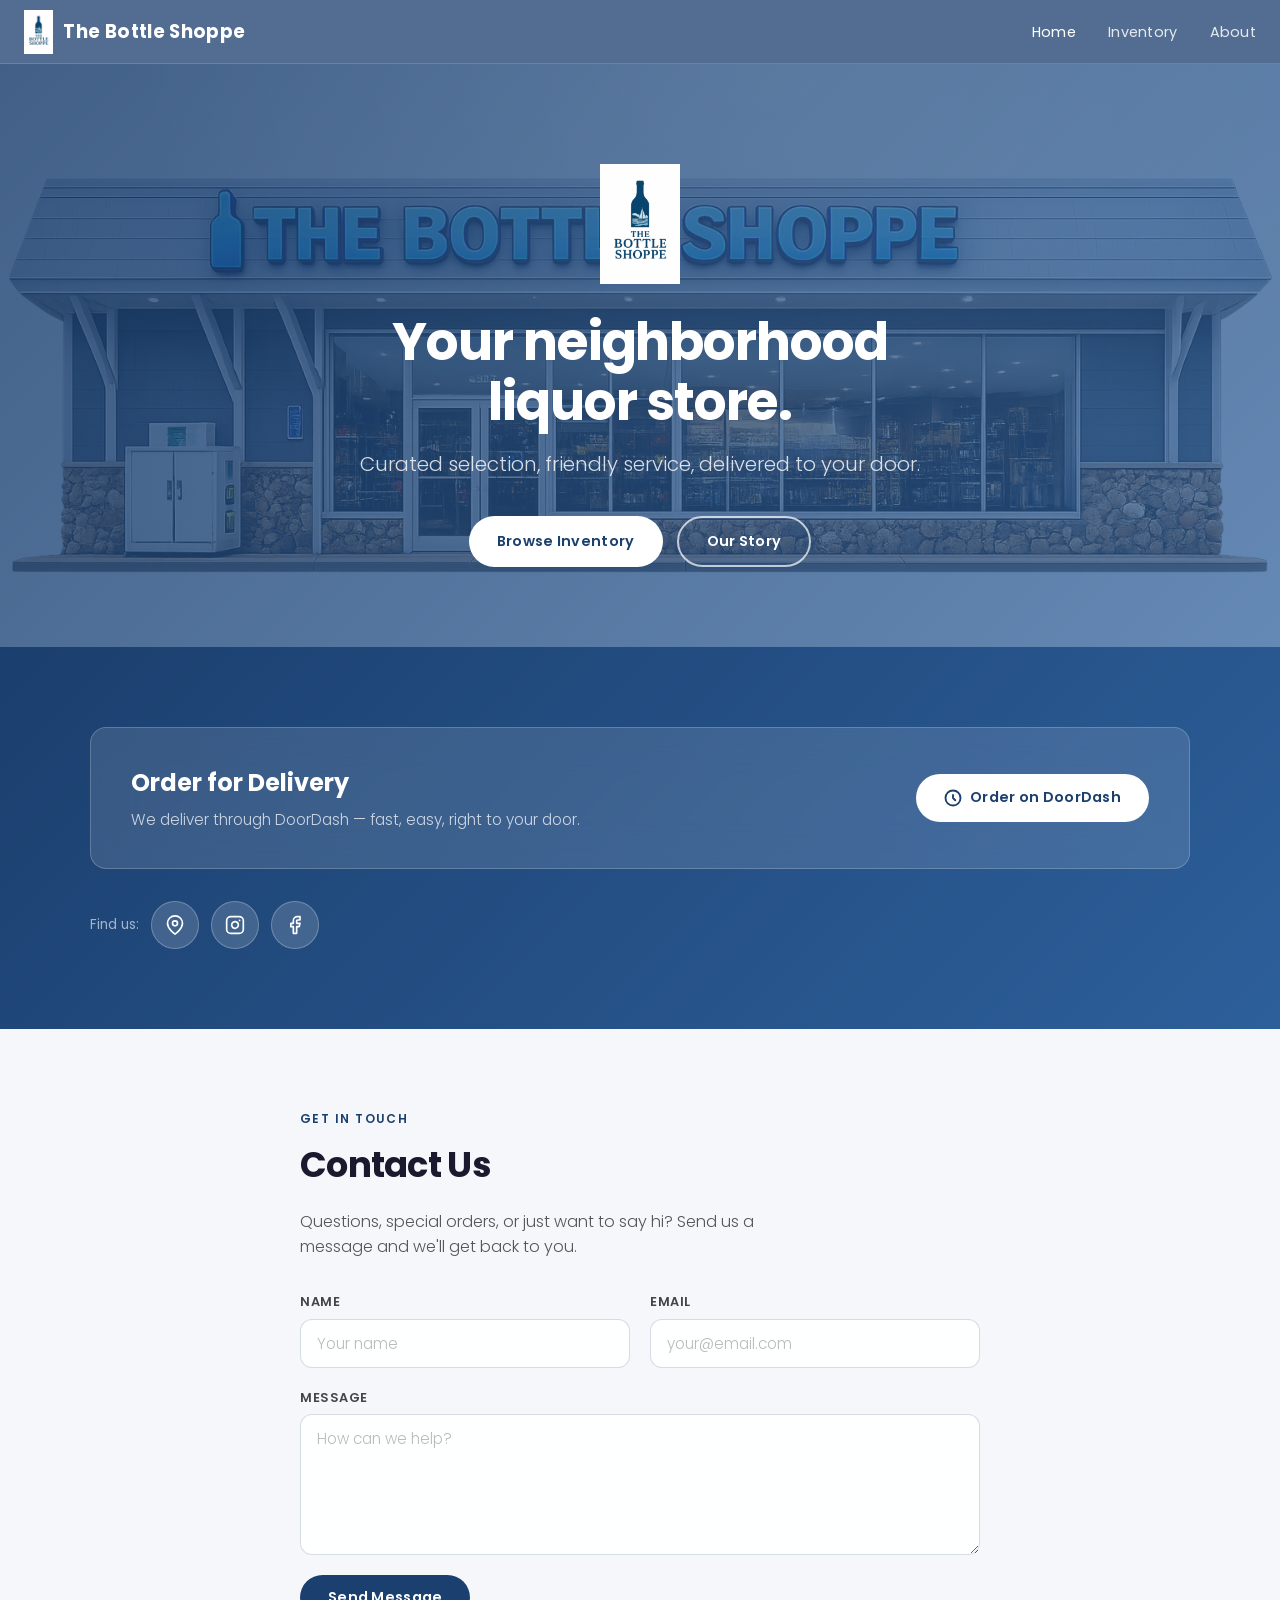
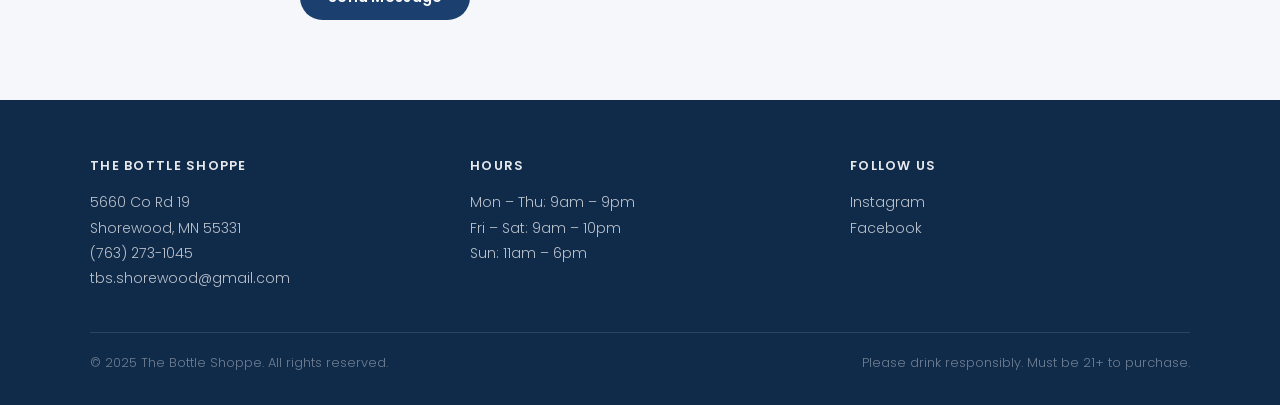
==== index.html @ 953f70d3 "Activate Formspree contact form with real form ID Co-Authored-By: Claude Sonnet 4.6 <noreply@anthrop" ====
<!DOCTYPE html>
<html lang="en">
<head>
  <meta charset="UTF-8">
  <meta name="viewport" content="width=device-width, initial-scale=1.0">
  <title>The Bottle Shoppe</title>
  <link rel="preconnect" href="https://fonts.googleapis.com">
  <link rel="preconnect" href="https://fonts.gstatic.com" crossorigin>
  <link href="https://fonts.googleapis.com/css2?family=Poppins:wght@300;400;600;700&display=swap" rel="stylesheet">
  <link rel="stylesheet" href="style.css">
</head>
<body>

  <!-- ── Navigation ── -->
  <nav class="nav">
    <a href="index.html" class="nav-brand">
      <img src="images/logo.png" alt="The Bottle Shoppe" height="44">
      <span class="nav-title">The Bottle Shoppe</span>
    </a>
    <ul class="nav-links">
      <li><a href="index.html" class="active">Home</a></li>
      <li><a href="inventory.html">Inventory</a></li>
      <li><a href="about.html">About</a></li>
    </ul>
  </nav>

  <div class="page-body">

    <!-- ── Hero ── -->
    <section class="hero">
      <div class="hero-inner">
        <img src="images/logo.png" alt="The Bottle Shoppe" height="120" style="margin: 0 auto 28px;">
        <h1 class="hero-headline">Your neighborhood<br>liquor store.</h1>
        <p class="hero-tagline">Curated selection, friendly service, delivered to your door.</p>
        <div style="display:flex; gap:14px; justify-content:center; flex-wrap:wrap;">
          <a href="inventory.html" class="btn btn-primary">Browse Inventory</a>
          <a href="about.html" class="btn btn-outline">Our Story</a>
        </div>
      </div>
    </section>

    <!-- ── Delivery Section ── -->
    <section class="section-blue">
      <div class="section-inner">
        <div class="delivery-card">
          <div class="delivery-card-text">
            <h2>Order for Delivery</h2>
            <p>We deliver through DoorDash — fast, easy, right to your door.</p>
          </div>
          <div>
            <!-- DOORDASH EMBED: paste DoorDash storefront embed snippet here when available -->
            <!-- Fallback button below — replace [DOORDASH_URL] with your store link -->
            <a href="https://www.doordash.com/convenience/store/the-bottle-shoppe-excelsior-37431785/?utm_campaign=gpa" class="btn btn-primary" target="_blank" rel="noopener">
              <svg width="18" height="18" viewBox="0 0 24 24" fill="none" stroke="currentColor" stroke-width="2.5" stroke-linecap="round" stroke-linejoin="round">
                <circle cx="12" cy="12" r="10"/>
                <path d="M12 8v4l3 3"/>
              </svg>
              Order on DoorDash
            </a>
          </div>
        </div>

        <!-- ── Social / Map Icons ── -->
        <div class="social-row">
          <span style="color:rgba(255,255,255,0.6); font-size:0.85rem; font-weight:400;">Find us:</span>

          <!-- Google Maps — replace [MAPS_URL] with your Google Maps link -->
          <a href="https://www.google.com/maps/place/The+Bottle+Shoppe/@44.9011244,-93.5923274,17z/data=!3m1!4b1!4m6!3m5!1s0x87f60367f8fd0745:0x949a5ee95f231d9f!8m2!3d44.9011206!4d-93.5897525!16s%2Fg%2F11ymnhgc1g?entry=ttu&g_ep=EgoyMDI2MDMxMS4wIKXMDSoASAFQAw%3D%3D" class="icon-btn" target="_blank" rel="noopener" aria-label="Google Maps">
            <svg width="20" height="20" viewBox="0 0 24 24" fill="none" stroke="currentColor" stroke-width="2" stroke-linecap="round" stroke-linejoin="round">
              <path d="M21 10c0 7-9 13-9 13s-9-6-9-13a9 9 0 0 1 18 0z"/>
              <circle cx="12" cy="10" r="3"/>
            </svg>
          </a>

          <!-- Instagram — replace https://www.instagram.com/tbs.shorewood/ with your Instagram profile URL -->
          <a href="https://www.instagram.com/tbs.shorewood/" class="icon-btn" target="_blank" rel="noopener" aria-label="Instagram">
            <svg width="20" height="20" viewBox="0 0 24 24" fill="none" stroke="currentColor" stroke-width="2" stroke-linecap="round" stroke-linejoin="round">
              <rect x="2" y="2" width="20" height="20" rx="5" ry="5"/>
              <path d="M16 11.37A4 4 0 1 1 12.63 8 4 4 0 0 1 16 11.37z"/>
              <line x1="17.5" y1="6.5" x2="17.51" y2="6.5"/>
            </svg>
          </a>

          <!-- Facebook — replace https://www.facebook.com/share/1CgVBMx9sU/ with your Facebook page URL -->
          <a href="https://www.facebook.com/share/1CgVBMx9sU/" class="icon-btn" target="_blank" rel="noopener" aria-label="Facebook">
            <svg width="20" height="20" viewBox="0 0 24 24" fill="none" stroke="currentColor" stroke-width="2" stroke-linecap="round" stroke-linejoin="round">
              <path d="M18 2h-3a5 5 0 0 0-5 5v3H7v4h3v8h4v-8h3l1-4h-4V7a1 1 0 0 1 1-1h3z"/>
            </svg>
          </a>
        </div>
      </div>
    </section>


    <!-- ── Contact Us ── -->
    <section class="section" id="contact">
      <div class="section-inner" style="max-width:680px;">
        <p class="section-label">Get In Touch</p>
        <h2 class="section-title">Contact Us</h2>
        <p class="section-sub" style="margin-bottom:32px;">Questions, special orders, or just want to say hi? Send us a message and we'll get back to you.</p>

        <!-- Formspree: sign up at formspree.io, create a form pointed at tbs.shorewood@gmail.com,
             then replace YOUR_FORM_ID below with the ID from your dashboard (e.g. xpwzabcd) -->
        <form
          action="https://formspree.io/f/xreylqyp"
          method="POST"
          class="contact-form"
          id="contact-form"
        >
          <div class="contact-form-row">
            <div class="contact-field">
              <label for="contact-name">Name</label>
              <input type="text" id="contact-name" name="name" placeholder="Your name" required>
            </div>
            <div class="contact-field">
              <label for="contact-email">Email</label>
              <input type="email" id="contact-email" name="email" placeholder="your@email.com" required>
            </div>
          </div>
          <div class="contact-field">
            <label for="contact-message">Message</label>
            <textarea id="contact-message" name="message" rows="5" placeholder="How can we help?" required></textarea>
          </div>
          <div style="display:flex; align-items:center; gap:16px; flex-wrap:wrap;">
            <button type="submit" class="btn btn-blue">Send Message</button>
            <p class="contact-success" id="contact-success" style="display:none; color:#15803d; font-size:0.9rem; font-weight:400;">
              ✓ Message sent! We'll be in touch soon.
            </p>
          </div>
        </form>
      </div>
    </section>

  </div><!-- end .page-body -->

  <!-- ── Footer ── -->
  <footer class="footer">
    <div class="footer-inner">
      <div class="footer-col">
        <h4>The Bottle Shoppe</h4>
        <address>
          <a href="https://www.google.com/maps/place/The+Bottle+Shoppe/@44.9011244,-93.5923274,17z/data=!3m1!4b1!4m6!3m5!1s0x87f60367f8fd0745:0x949a5ee95f231d9f!8m2!3d44.9011206!4d-93.5897525!16s%2Fg%2F11ymnhgc1g?entry=ttu&g_ep=EgoyMDI2MDMxMS4wIKXMDSoASAFQAw%3D%3D" target="_blank" rel="noopener">5660 Co Rd 19<br>
          Shorewood, MN 55331</a><br>
          <a href="tel:+17632731045">(763) 273-1045</a><br>
          <a href="mailto:tbs.shorewood@gmail.com">tbs.shorewood@gmail.com</a>
        </address>
      </div>
      <div class="footer-col">
        <h4>Hours</h4>
        <p>
          Mon – Thu: 9am – 9pm<br>
          Fri – Sat: 9am – 10pm<br>
          Sun: 11am – 6pm
        </p>
      </div>
      <div class="footer-col">
        <h4>Follow Us</h4>
        <p>
          <a href="https://www.instagram.com/tbs.shorewood/" style="color:rgba(255,255,255,0.7); transition:color 0.2s;" onmouseover="this.style.color='#fff'" onmouseout="this.style.color='rgba(255,255,255,0.7)'">Instagram</a><br>
          <a href="https://www.facebook.com/share/1CgVBMx9sU/" style="color:rgba(255,255,255,0.7); transition:color 0.2s;" onmouseover="this.style.color='#fff'" onmouseout="this.style.color='rgba(255,255,255,0.7)'">Facebook</a>
        </p>
      </div>
    </div>
    <div class="footer-bottom">
      <p>&copy; 2025 The Bottle Shoppe. All rights reserved.</p>
      <p>Please drink responsibly. Must be 21+ to purchase.</p>
    </div>
  </footer>

  <script>
    // Formspree AJAX submit — keeps user on page with success message
    const form = document.getElementById('contact-form');
    if (form) {
      form.addEventListener('submit', async function (e) {
        e.preventDefault();
        const btn = form.querySelector('button[type="submit"]');
        btn.textContent = 'Sending…';
        btn.disabled = true;
        try {
          const res = await fetch(form.action, {
            method: 'POST',
            body: new FormData(form),
            headers: { Accept: 'application/json' }
          });
          if (res.ok) {
            form.reset();
            document.getElementById('contact-success').style.display = 'block';
            btn.style.display = 'none';
          } else {
            btn.textContent = 'Try again';
            btn.disabled = false;
          }
        } catch {
          btn.textContent = 'Try again';
          btn.disabled = false;
        }
      });
    }
  </script>
</body>
</html>
---- style.css ----
/* ============================================================
   The Bottle Shoppe — Shared Stylesheet
   iOS/Apple-inspired minimalist design
   ============================================================ */

@import url('https://fonts.googleapis.com/css2?family=Poppins:wght@300;400;600;700&display=swap');

/* ── Custom Properties ── */
:root {
  --blue: #1B3F6E;
  --blue-light: #2D5F9A;
  --blue-dark: #102A4A;
  --white: #ffffff;
  --glass-bg: rgba(255, 255, 255, 0.12);
  --glass-border: rgba(255, 255, 255, 0.2);
  --glass-blur: blur(20px);
  --card-radius: 16px;
  --pill-radius: 50px;
  --transition: all 0.2s ease;
  --section-pad: 80px;
}

/* ── Reset / Base ── */
*, *::before, *::after {
  box-sizing: border-box;
  margin: 0;
  padding: 0;
}

html {
  scroll-behavior: smooth;
}

body {
  font-family: 'Poppins', sans-serif;
  font-weight: 300;
  color: #1a1a2e;
  background: #f5f7fa;
  line-height: 1.6;
  -webkit-font-smoothing: antialiased;
}

a {
  text-decoration: none;
  color: inherit;
}

img {
  max-width: 100%;
  display: block;
}

/* ── Navigation ── */
.nav {
  position: fixed;
  top: 0;
  left: 0;
  right: 0;
  z-index: 100;
  background: rgba(27, 63, 110, 0.75);
  backdrop-filter: blur(20px);
  -webkit-backdrop-filter: blur(20px);
  border-bottom: 1px solid rgba(255, 255, 255, 0.15);
  padding: 0 24px;
  height: 64px;
  display: flex;
  align-items: center;
  justify-content: space-between;
}

.nav-brand {
  display: flex;
  align-items: center;
  gap: 10px;
  text-decoration: none;
  color: inherit;
  cursor: pointer;
}

/* LOGO: replace span below with <img src="images/logo.png"> when ready */
.nav-logo-placeholder {
  width: 36px;
  height: 36px;
  background: rgba(255, 255, 255, 0.2);
  border-radius: 8px;
  display: flex;
  align-items: center;
  justify-content: center;
  font-size: 18px;
}

.nav-title {
  font-family: 'Poppins', sans-serif;
  font-weight: 700;
  font-size: 1.15rem;
  color: var(--white);
  letter-spacing: 0.02em;
}

.nav-links {
  display: flex;
  align-items: center;
  gap: 32px;
  list-style: none;
}

.nav-links a {
  color: rgba(255, 255, 255, 0.85);
  font-weight: 400;
  font-size: 0.9rem;
  letter-spacing: 0.02em;
  transition: var(--transition);
}

.nav-links a:hover,
.nav-links a.active {
  color: var(--white);
}

/* ── Page Offset for Fixed Nav ── */
.page-body {
  padding-top: 64px;
}

/* ── Hero ── */
.hero {
  background:
    linear-gradient(135deg, rgba(27, 63, 110, 0.82) 0%, rgba(45, 95, 154, 0.72) 100%),
    url('images/storefront.png') center / cover no-repeat;
  padding: calc(var(--section-pad) + 20px) 24px var(--section-pad);
  text-align: center;
  color: var(--white);
  overflow: hidden;
  position: relative;
}

.hero::before {
  content: '';
  position: absolute;
  inset: 0;
  background: radial-gradient(ellipse at 60% 0%, rgba(255,255,255,0.06) 0%, transparent 60%);
  pointer-events: none;
}

/* ── About Header (reuses storefront image) ── */
.about-header {
  background:
    linear-gradient(135deg, rgba(27, 63, 110, 0.85) 0%, rgba(45, 95, 154, 0.75) 100%),
    url('images/storefront.png') center / cover no-repeat;
}

.hero-inner {
  max-width: 680px;
  margin: 0 auto;
  animation: heroFadeIn 0.8s ease both;
}

.hero-headline {
  font-weight: 700;
  font-size: clamp(2rem, 5vw, 3.25rem);
  line-height: 1.15;
  letter-spacing: -0.02em;
  margin-bottom: 16px;
}

.hero-tagline {
  font-weight: 300;
  font-size: clamp(1rem, 2.5vw, 1.25rem);
  color: rgba(255, 255, 255, 0.82);
  margin-bottom: 36px;
}

@keyframes heroFadeIn {
  from { opacity: 0; transform: translateY(24px); }
  to   { opacity: 1; transform: translateY(0); }
}

/* ── Glass Card ── */
.card {
  background: var(--glass-bg);
  backdrop-filter: var(--glass-blur);
  -webkit-backdrop-filter: var(--glass-blur);
  border: 1px solid var(--glass-border);
  border-radius: var(--card-radius);
  padding: 28px;
  transition: var(--transition);
}

.card:hover {
  transform: translateY(-3px);
  box-shadow: 0 12px 40px rgba(27, 63, 110, 0.18);
}

/* Light card variant (on white background) */
.card-light {
  background: rgba(255, 255, 255, 0.9);
  backdrop-filter: blur(10px);
  -webkit-backdrop-filter: blur(10px);
  border: 1px solid rgba(27, 63, 110, 0.1);
  border-radius: var(--card-radius);
  padding: 28px;
  transition: var(--transition);
}

.card-light:hover {
  transform: translateY(-3px);
  box-shadow: 0 12px 40px rgba(27, 63, 110, 0.12);
}

/* ── Buttons ── */
.btn {
  display: inline-flex;
  align-items: center;
  gap: 8px;
  border-radius: var(--pill-radius);
  padding: 12px 28px;
  font-family: 'Poppins', sans-serif;
  font-weight: 600;
  font-size: 0.9rem;
  letter-spacing: 0.02em;
  cursor: pointer;
  border: none;
  transition: var(--transition);
}

.btn-primary {
  background: var(--white);
  color: var(--blue);
}

.btn-primary:hover {
  background: rgba(255, 255, 255, 0.9);
  transform: scale(1.03);
  box-shadow: 0 6px 24px rgba(0, 0, 0, 0.2);
}

.btn-outline {
  background: transparent;
  color: var(--white);
  border: 2px solid rgba(255, 255, 255, 0.7);
}

.btn-outline:hover {
  background: rgba(255, 255, 255, 0.1);
  border-color: var(--white);
  transform: scale(1.03);
}

.btn-blue {
  background: var(--blue);
  color: var(--white);
}

.btn-blue:hover {
  background: var(--blue-light);
  transform: scale(1.03);
  box-shadow: 0 6px 24px rgba(27, 63, 110, 0.35);
}

/* ── Icon Buttons ── */
.icon-btn {
  display: inline-flex;
  align-items: center;
  justify-content: center;
  width: 48px;
  height: 48px;
  border-radius: 50%;
  background: rgba(255, 255, 255, 0.15);
  border: 1px solid rgba(255, 255, 255, 0.25);
  color: var(--white);
  transition: var(--transition);
  cursor: pointer;
}

.icon-btn:hover {
  background: rgba(255, 255, 255, 0.25);
  transform: scale(1.1);
}

/* ── Section Layout ── */
.section {
  padding: var(--section-pad) 24px;
}

.section-inner {
  max-width: 1100px;
  margin: 0 auto;
}

.section-label {
  font-size: 0.75rem;
  font-weight: 600;
  letter-spacing: 0.12em;
  text-transform: uppercase;
  color: var(--blue);
  margin-bottom: 8px;
}

.section-title {
  font-weight: 700;
  font-size: clamp(1.6rem, 3vw, 2.2rem);
  letter-spacing: -0.02em;
  color: #1a1a2e;
  margin-bottom: 16px;
}

.section-sub {
  font-weight: 300;
  color: #555;
  font-size: 1rem;
  max-width: 520px;
}

/* ── Hero section with gradient bg ── */
.section-blue {
  background: linear-gradient(135deg, #1B3F6E 0%, #2D5F9A 100%);
  color: var(--white);
  padding: var(--section-pad) 24px;
}

.section-blue .section-label { color: rgba(255,255,255,0.7); }
.section-blue .section-title { color: var(--white); }
.section-blue .section-sub { color: rgba(255,255,255,0.75); }

/* ── Delivery Card ── */
.delivery-card {
  background: var(--glass-bg);
  backdrop-filter: var(--glass-blur);
  -webkit-backdrop-filter: var(--glass-blur);
  border: 1px solid var(--glass-border);
  border-radius: var(--card-radius);
  padding: 36px 40px;
  display: flex;
  align-items: center;
  justify-content: space-between;
  gap: 24px;
  flex-wrap: wrap;
}

.delivery-card-text h2 {
  font-weight: 700;
  font-size: 1.5rem;
  color: var(--white);
  margin-bottom: 6px;
}

.delivery-card-text p {
  color: rgba(255,255,255,0.75);
  font-weight: 300;
  font-size: 0.95rem;
}

/* ── Social Row ── */
.social-row {
  display: flex;
  align-items: center;
  gap: 12px;
  flex-wrap: wrap;
  margin-top: 32px;
}

/* ── Search Bar ── */
.search-wrap {
  position: relative;
  max-width: 440px;
}

.search-input {
  width: 100%;
  padding: 14px 20px 14px 48px;
  border-radius: var(--pill-radius);
  border: 1px solid rgba(27, 63, 110, 0.15);
  background: rgba(255, 255, 255, 0.85);
  backdrop-filter: blur(10px);
  font-family: 'Poppins', sans-serif;
  font-weight: 300;
  font-size: 0.95rem;
  outline: none;
  transition: var(--transition);
  color: #1a1a2e;
}

.search-input:focus {
  border-color: var(--blue);
  background: var(--white);
  box-shadow: 0 0 0 3px rgba(27, 63, 110, 0.12);
}

.search-input::placeholder { color: #aaa; }

.search-icon {
  position: absolute;
  left: 16px;
  top: 50%;
  transform: translateY(-50%);
  color: #aaa;
  pointer-events: none;
}

/* ── Inventory Page Header ── */
.inventory-header {
  background: linear-gradient(135deg, #1B3F6E 0%, #2D5F9A 100%);
  padding: calc(64px + 48px) 24px 48px;
  color: var(--white);
}

.inventory-header-inner {
  max-width: 1100px;
  margin: 0 auto;
  display: flex;
  align-items: flex-end;
  justify-content: space-between;
  gap: 24px;
  flex-wrap: wrap;
}

.inventory-header h1 {
  font-weight: 700;
  font-size: clamp(1.8rem, 4vw, 2.5rem);
  letter-spacing: -0.02em;
  margin-bottom: 4px;
}

.inventory-header p {
  color: rgba(255,255,255,0.75);
  font-weight: 300;
}

/* ── Category Section ── */
.category-section {
  margin-bottom: 56px;
}

.category-title {
  font-weight: 600;
  font-size: 1.1rem;
  letter-spacing: 0.08em;
  text-transform: uppercase;
  color: var(--blue);
  margin-bottom: 20px;
  padding-bottom: 10px;
  border-bottom: 2px solid rgba(27, 63, 110, 0.12);
}

/* ── Product Grid ── */
.product-grid {
  display: grid;
  grid-template-columns: repeat(3, 1fr);
  gap: 20px;
}

@media (max-width: 900px) {
  .product-grid { grid-template-columns: repeat(2, 1fr); }
}

@media (max-width: 560px) {
  .product-grid { grid-template-columns: 1fr; }
}

/* ── Product Card ── */
.product-card {
  background: rgba(255, 255, 255, 0.92);
  border: 1px solid rgba(27, 63, 110, 0.08);
  border-radius: var(--card-radius);
  overflow: hidden;
  transition: var(--transition);
  display: flex;
  flex-direction: column;
}

.product-card:hover {
  transform: translateY(-4px);
  box-shadow: 0 16px 48px rgba(27, 63, 110, 0.14);
  border-color: rgba(27, 63, 110, 0.18);
}

.product-img-wrap {
  background: linear-gradient(145deg, #e8f0fa 0%, #d4e3f7 100%);
  height: 180px;
  display: flex;
  align-items: center;
  justify-content: center;
  overflow: hidden;
}

.product-img-wrap img {
  height: 150px;
  width: auto;
  object-fit: contain;
  transition: transform 0.3s ease;
}

.product-card:hover .product-img-wrap img {
  transform: scale(1.05);
}

.product-body {
  padding: 16px 18px 20px;
  flex: 1;
  display: flex;
  flex-direction: column;
}

.product-name {
  font-weight: 600;
  font-size: 0.95rem;
  color: #1a1a2e;
  margin-bottom: 4px;
  line-height: 1.3;
}

.product-size {
  font-size: 0.78rem;
  color: #888;
  font-weight: 400;
  margin-bottom: 12px;
}

.product-footer {
  display: flex;
  align-items: center;
  justify-content: space-between;
  margin-top: auto;
}

.product-price {
  font-weight: 700;
  font-size: 1.1rem;
  color: var(--blue);
}

/* ── Stock Badges ── */
.badge {
  display: inline-flex;
  align-items: center;
  gap: 4px;
  padding: 4px 10px;
  border-radius: 20px;
  font-size: 0.72rem;
  font-weight: 600;
  letter-spacing: 0.04em;
}

.badge-in {
  background: rgba(34, 197, 94, 0.15);
  color: #15803d;
  border: 1px solid rgba(34, 197, 94, 0.25);
}

.badge-out {
  background: rgba(239, 68, 68, 0.12);
  color: #dc2626;
  border: 1px solid rgba(239, 68, 68, 0.2);
}

/* ── About Page ── */
.about-header {
  padding: calc(var(--section-pad) + 20px) 24px var(--section-pad);
  text-align: center;
  color: var(--white);
}

.about-header h1 {
  font-weight: 700;
  font-size: clamp(2rem, 5vw, 3rem);
  letter-spacing: -0.02em;
  margin-bottom: 12px;
}

.about-header p {
  font-weight: 300;
  font-size: 1.1rem;
  color: rgba(255,255,255,0.8);
  max-width: 500px;
  margin: 0 auto;
}

.about-story {
  padding: var(--section-pad) 24px;
  max-width: 720px;
  margin: 0 auto;
}

.about-story h2 {
  font-weight: 700;
  font-size: 1.8rem;
  letter-spacing: -0.02em;
  color: #1a1a2e;
  margin-bottom: 20px;
}

.about-story p {
  font-weight: 300;
  color: #444;
  font-size: 1rem;
  line-height: 1.8;
  margin-bottom: 20px;
}

.storefront-img-wrap {
  border-radius: var(--card-radius);
  overflow: hidden;
  margin-bottom: 48px;
  background: linear-gradient(135deg, #d4e3f7 0%, #e8f0fa 100%);
  height: 320px;
  display: flex;
  align-items: center;
  justify-content: center;
  color: #7c9ed9;
  font-size: 0.9rem;
}

.storefront-img-wrap img {
  width: 100%;
  height: 100%;
  object-fit: cover;
}

/* ── Footer ── */
.footer {
  background: var(--blue-dark);
  color: rgba(255,255,255,0.7);
  padding: 56px 24px 32px;
}

.footer-inner {
  max-width: 1100px;
  margin: 0 auto;
  display: grid;
  grid-template-columns: 1fr 1fr 1fr;
  gap: 40px;
  margin-bottom: 40px;
}

@media (max-width: 700px) {
  .footer-inner { grid-template-columns: 1fr; gap: 28px; }
}

.footer-col h4 {
  font-weight: 600;
  font-size: 0.8rem;
  letter-spacing: 0.1em;
  text-transform: uppercase;
  color: rgba(255,255,255,0.9);
  margin-bottom: 14px;
}

.footer-col p,
.footer-col address {
  font-style: normal;
  font-size: 0.88rem;
  line-height: 1.8;
  font-weight: 300;
}

.footer-bottom {
  border-top: 1px solid rgba(255,255,255,0.12);
  padding-top: 20px;
  max-width: 1100px;
  margin: 0 auto;
  display: flex;
  align-items: center;
  justify-content: space-between;
  flex-wrap: wrap;
  gap: 12px;
}

.footer-bottom p {
  font-size: 0.8rem;
  color: rgba(255,255,255,0.4);
}

/* ── Empty/No Results ── */
.empty-state {
  text-align: center;
  padding: 64px 24px;
  color: #aaa;
}

.empty-state p {
  font-size: 1rem;
  margin-top: 8px;
}

/* ── Contact Form ── */
.contact-form {
  display: flex;
  flex-direction: column;
  gap: 20px;
}

.contact-form-row {
  display: grid;
  grid-template-columns: 1fr 1fr;
  gap: 20px;
}

@media (max-width: 560px) {
  .contact-form-row { grid-template-columns: 1fr; }
}

.contact-field {
  display: flex;
  flex-direction: column;
  gap: 6px;
}

.contact-field label {
  font-size: 0.8rem;
  font-weight: 600;
  letter-spacing: 0.04em;
  color: #444;
  text-transform: uppercase;
}

.contact-field input,
.contact-field textarea {
  width: 100%;
  padding: 12px 16px;
  border-radius: 12px;
  border: 1px solid rgba(27, 63, 110, 0.18);
  background: rgba(255, 255, 255, 0.9);
  font-family: 'Poppins', sans-serif;
  font-weight: 300;
  font-size: 0.95rem;
  color: #1a1a2e;
  outline: none;
  transition: var(--transition);
  resize: vertical;
}

.contact-field input:focus,
.contact-field textarea:focus {
  border-color: var(--blue);
  background: var(--white);
  box-shadow: 0 0 0 3px rgba(27, 63, 110, 0.1);
}

.contact-field input::placeholder,
.contact-field textarea::placeholder {
  color: #bbb;
}

/* ── Utilities ── */
.text-center { text-align: center; }
.mt-8  { margin-top: 8px; }
.mt-16 { margin-top: 16px; }
.mt-24 { margin-top: 24px; }
.mt-32 { margin-top: 32px; }

/* ── Responsive Nav ── */
@media (max-width: 600px) {
  :root { --section-pad: 48px; }

  .nav-links { gap: 20px; }
  .nav-links a { font-size: 0.82rem; padding: 8px 0; }

  .hero { padding-top: calc(64px + 32px); }

  .search-wrap { max-width: 100%; }

  .delivery-card {
    padding: 24px;
    flex-direction: column;
    align-items: flex-start;
  }

  .inventory-header-inner {
    flex-direction: column;
    align-items: flex-start;
  }
}

@media (max-width: 480px) {
  .nav-title { display: none; }
}
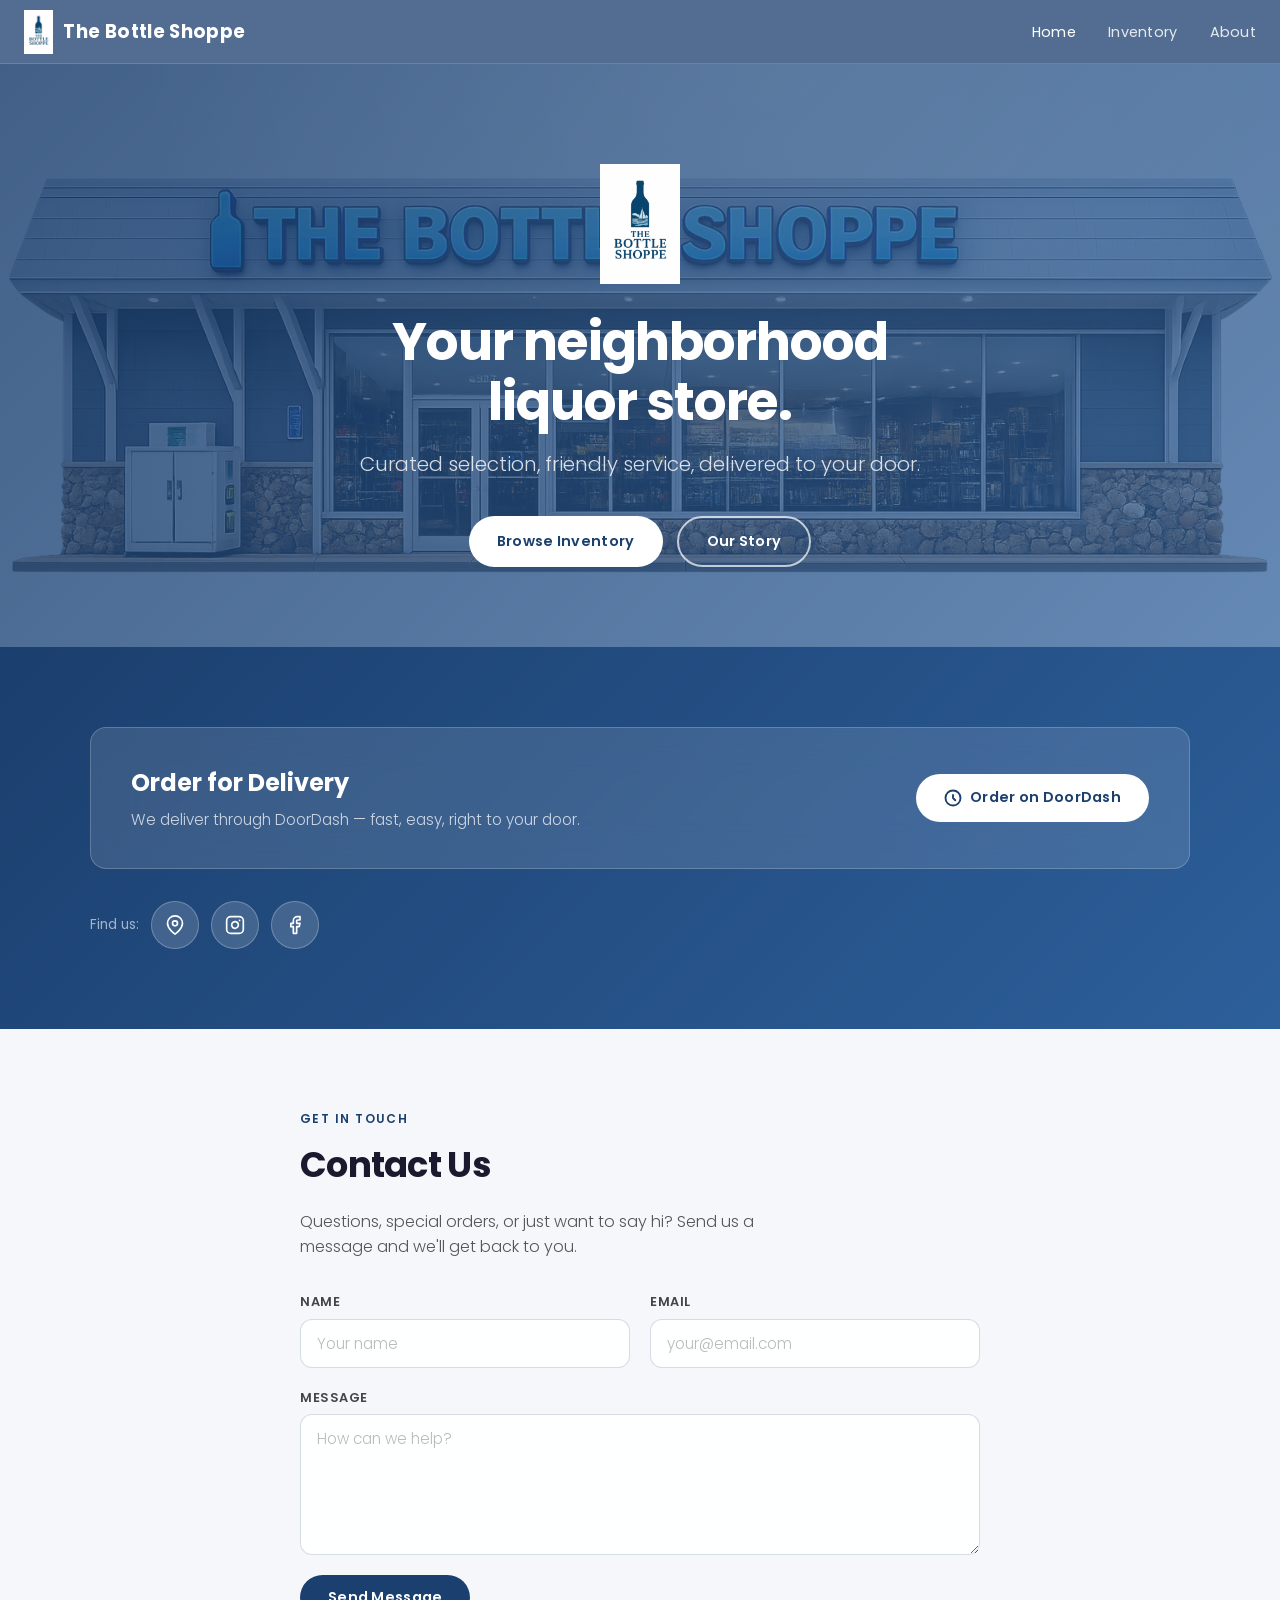
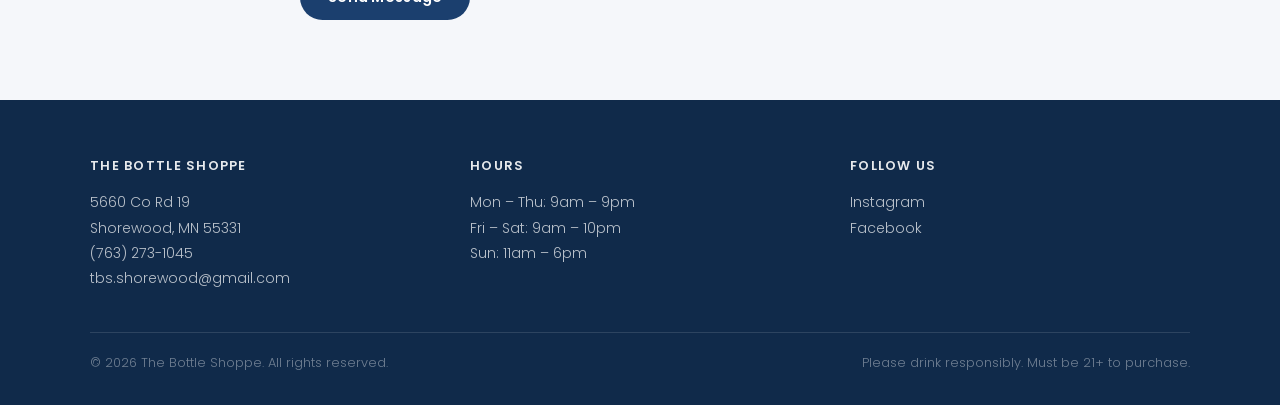
==== commit a8aa2275: "Update copyright year to 2026 Co-Authored-By: Claude Sonnet 4.6 <noreply@anthropic.com>" ====
--- a/index.html
+++ b/index.html
@@ -162,7 +162,7 @@
       </div>
     </div>
     <div class="footer-bottom">
-      <p>&copy; 2025 The Bottle Shoppe. All rights reserved.</p>
+      <p>&copy; 2026 The Bottle Shoppe. All rights reserved.</p>
       <p>Please drink responsibly. Must be 21+ to purchase.</p>
     </div>
   </footer>
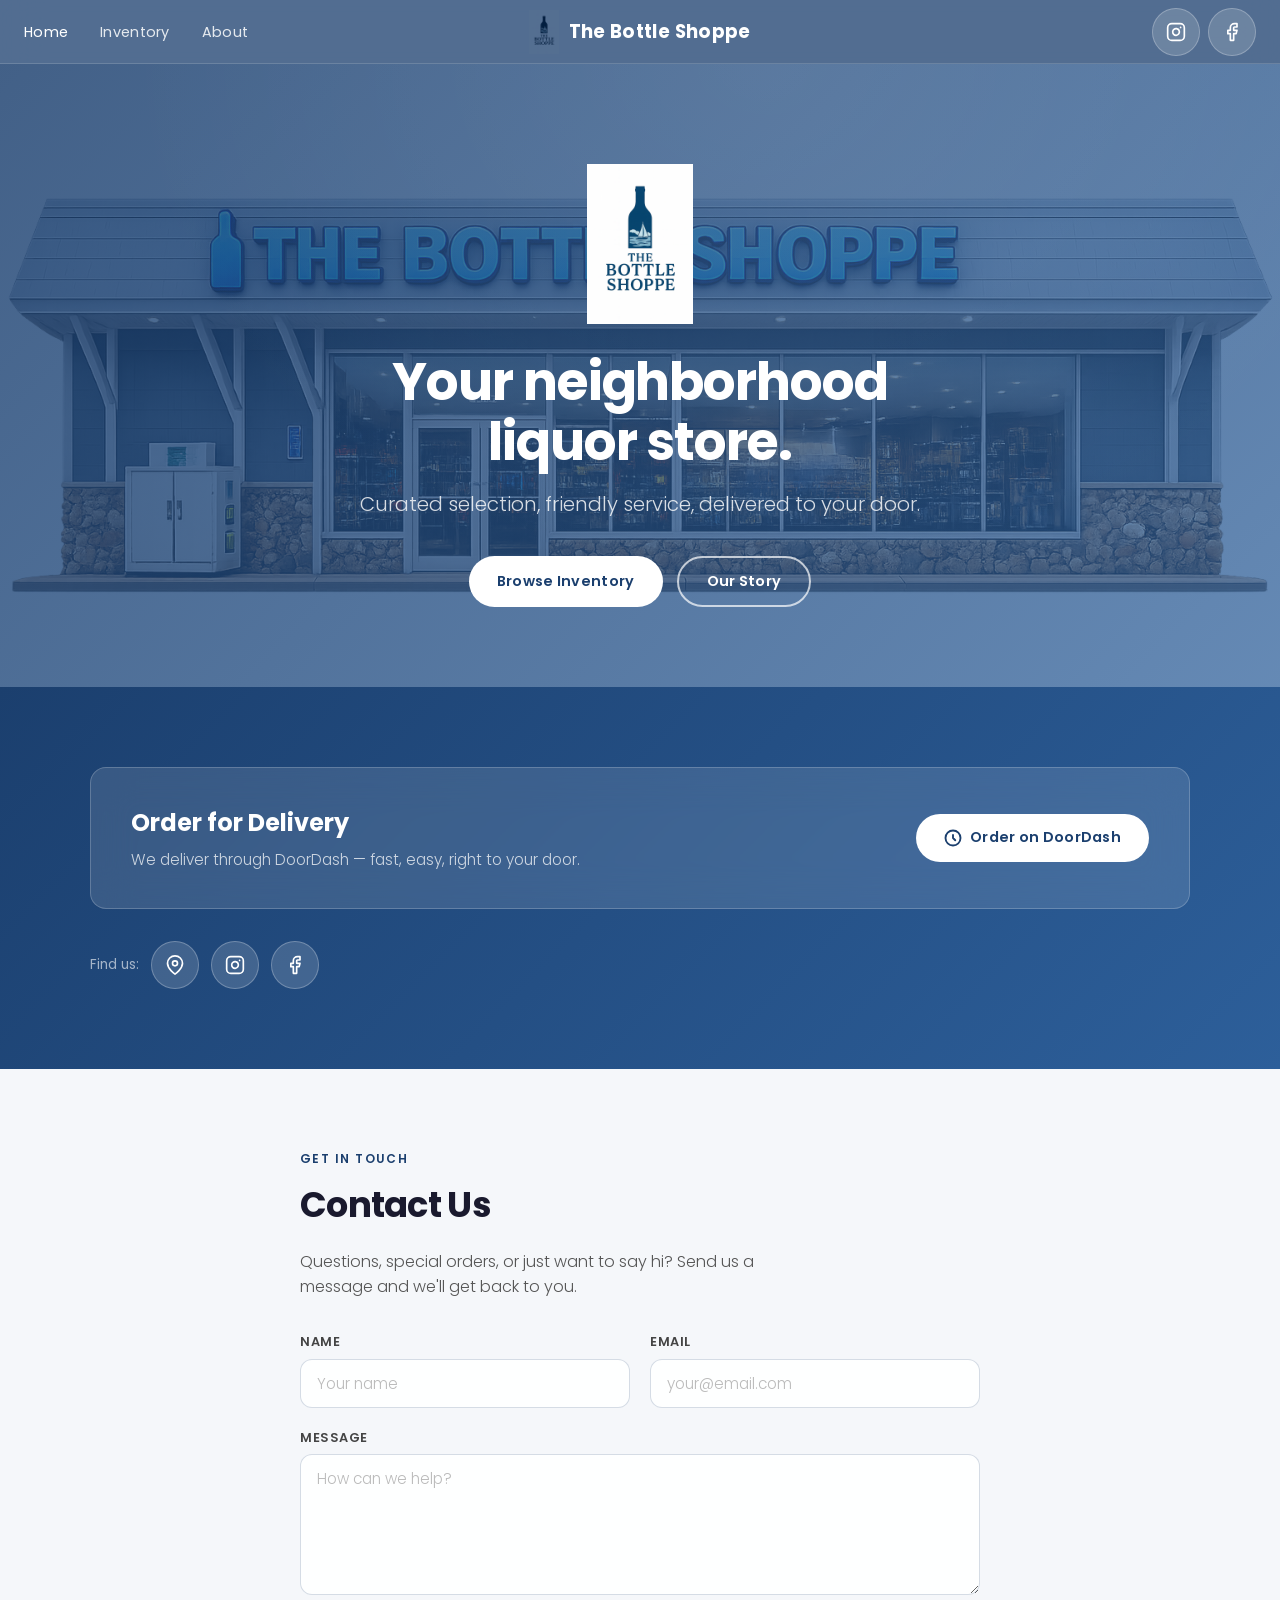
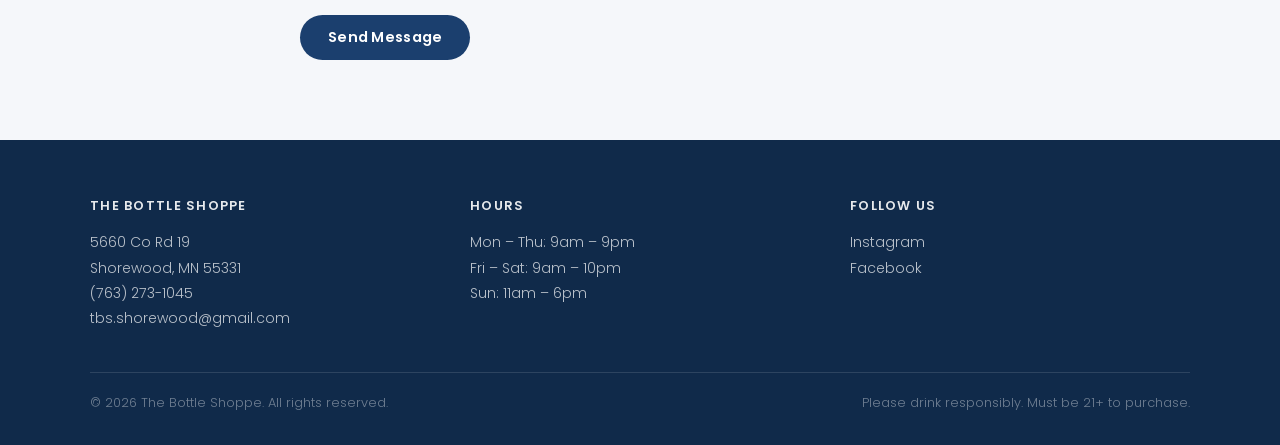
==== commit 4297ab53: "Redesign nav: centered brand, social icons, logo blend fix - Switch nav to 3-column CSS grid (links " ====
--- a/index.html
+++ b/index.html
@@ -13,15 +13,29 @@
 
   <!-- ── Navigation ── -->
   <nav class="nav">
-    <a href="index.html" class="nav-brand">
-      <img src="images/logo.png" alt="The Bottle Shoppe" height="44">
-      <span class="nav-title">The Bottle Shoppe</span>
-    </a>
     <ul class="nav-links">
       <li><a href="index.html" class="active">Home</a></li>
       <li><a href="inventory.html">Inventory</a></li>
       <li><a href="about.html">About</a></li>
     </ul>
+    <a href="index.html" class="nav-brand">
+      <img src="images/logo.png" alt="The Bottle Shoppe" height="44" class="nav-logo">
+      <span class="nav-title">The Bottle Shoppe</span>
+    </a>
+    <div class="nav-social">
+      <a href="https://www.instagram.com/tbs.shorewood/" class="icon-btn" target="_blank" rel="noopener" aria-label="Instagram">
+        <svg width="20" height="20" viewBox="0 0 24 24" fill="none" stroke="currentColor" stroke-width="2" stroke-linecap="round" stroke-linejoin="round">
+          <rect x="2" y="2" width="20" height="20" rx="5" ry="5"/>
+          <path d="M16 11.37A4 4 0 1 1 12.63 8 4 4 0 0 1 16 11.37z"/>
+          <line x1="17.5" y1="6.5" x2="17.51" y2="6.5"/>
+        </svg>
+      </a>
+      <a href="https://www.facebook.com/share/1CgVBMx9sU/" class="icon-btn" target="_blank" rel="noopener" aria-label="Facebook">
+        <svg width="20" height="20" viewBox="0 0 24 24" fill="none" stroke="currentColor" stroke-width="2" stroke-linecap="round" stroke-linejoin="round">
+          <path d="M18 2h-3a5 5 0 0 0-5 5v3H7v4h3v8h4v-8h3l1-4h-4V7a1 1 0 0 1 1-1h3z"/>
+        </svg>
+      </a>
+    </div>
   </nav>
 
   <div class="page-body">
@@ -29,7 +43,7 @@
     <!-- ── Hero ── -->
     <section class="hero">
       <div class="hero-inner">
-        <img src="images/logo.png" alt="The Bottle Shoppe" height="120" style="margin: 0 auto 28px;">
+        <img src="images/logo.png" alt="The Bottle Shoppe" height="160" class="nav-logo" style="margin: 0 auto 28px;">
         <h1 class="hero-headline">Your neighborhood<br>liquor store.</h1>
         <p class="hero-tagline">Curated selection, friendly service, delivered to your door.</p>
         <div style="display:flex; gap:14px; justify-content:center; flex-wrap:wrap;">
--- a/style.css
+++ b/style.css
@@ -63,9 +63,9 @@
   border-bottom: 1px solid rgba(255, 255, 255, 0.15);
   padding: 0 24px;
   height: 64px;
-  display: flex;
-  align-items: center;
-  justify-content: space-between;
+  display: grid;
+  grid-template-columns: 1fr auto 1fr;
+  align-items: center;
 }
 
 .nav-brand {
@@ -75,6 +75,7 @@
   text-decoration: none;
   color: inherit;
   cursor: pointer;
+  justify-self: center;
 }
 
 /* LOGO: replace span below with <img src="images/logo.png"> when ready */
@@ -102,6 +103,18 @@
   align-items: center;
   gap: 32px;
   list-style: none;
+  justify-self: start;
+}
+
+.nav-social {
+  justify-self: end;
+  display: flex;
+  align-items: center;
+  gap: 8px;
+}
+
+.nav-logo {
+  mix-blend-mode: multiply;
 }
 
 .nav-links a {
@@ -773,4 +786,5 @@
 
 @media (max-width: 480px) {
   .nav-title { display: none; }
-}
+  .nav-social .icon-btn { width: 36px; height: 36px; }
+}
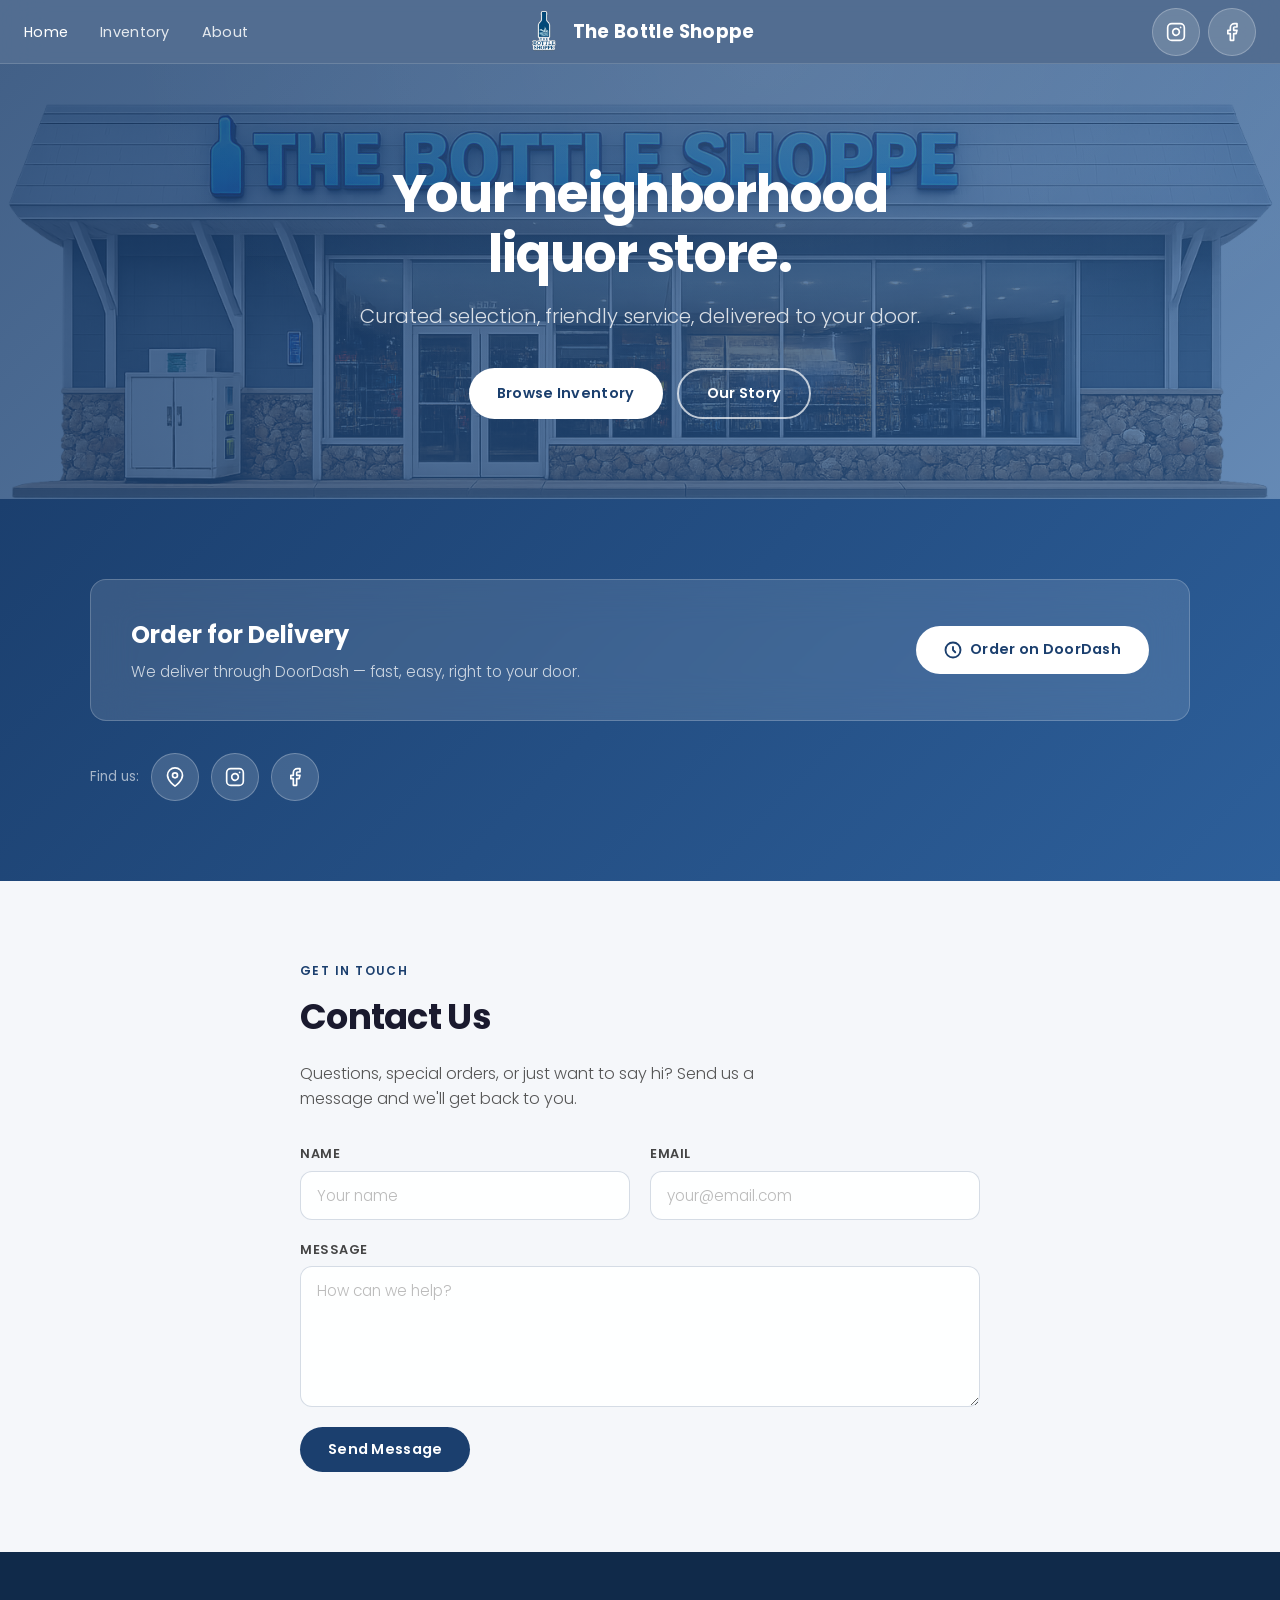
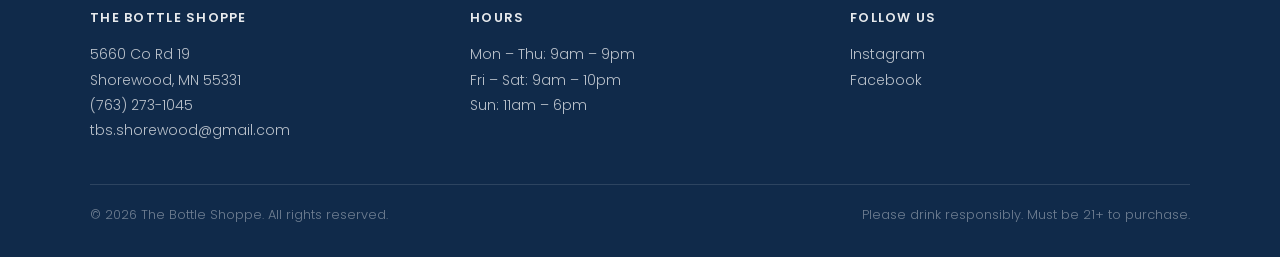
==== commit fa0c2c44: "Update nav logo to transparent PNG, remove hero logo from homepage - Use new 'logo no white backgrou" ====
--- a/index.html
+++ b/index.html
@@ -19,7 +19,7 @@
       <li><a href="about.html">About</a></li>
     </ul>
     <a href="index.html" class="nav-brand">
-      <img src="images/logo.png" alt="The Bottle Shoppe" height="44" class="nav-logo">
+      <img src="images/logo%20no%20white%20background.png" alt="The Bottle Shoppe" height="56">
       <span class="nav-title">The Bottle Shoppe</span>
     </a>
     <div class="nav-social">
@@ -43,7 +43,6 @@
     <!-- ── Hero ── -->
     <section class="hero">
       <div class="hero-inner">
-        <img src="images/logo.png" alt="The Bottle Shoppe" height="160" class="nav-logo" style="margin: 0 auto 28px;">
         <h1 class="hero-headline">Your neighborhood<br>liquor store.</h1>
         <p class="hero-tagline">Curated selection, friendly service, delivered to your door.</p>
         <div style="display:flex; gap:14px; justify-content:center; flex-wrap:wrap;">
--- a/style.css
+++ b/style.css
@@ -113,10 +113,6 @@
   gap: 8px;
 }
 
-.nav-logo {
-  mix-blend-mode: multiply;
-}
-
 .nav-links a {
   color: rgba(255, 255, 255, 0.85);
   font-weight: 400;
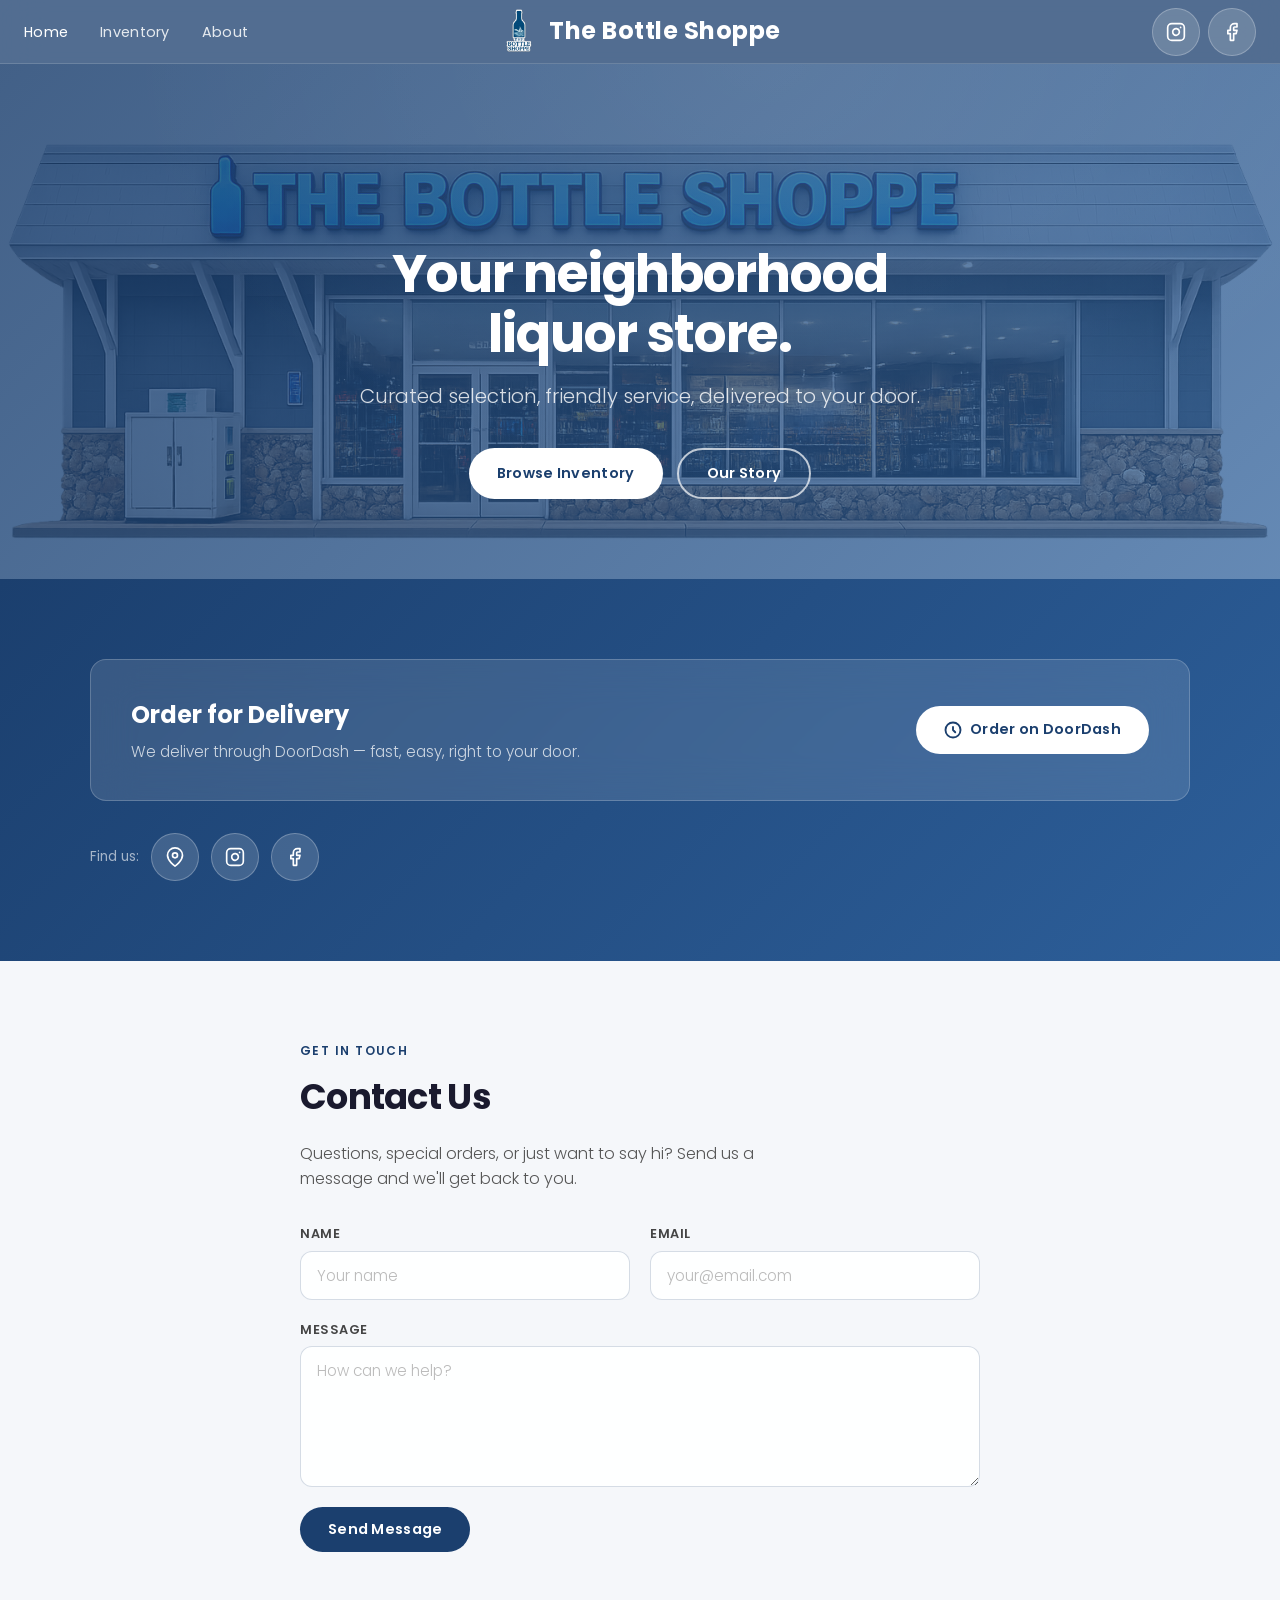
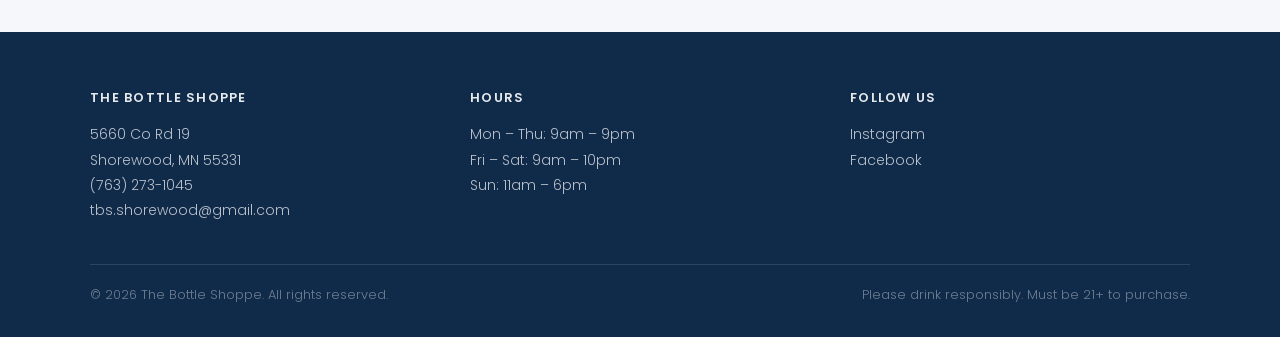
==== commit 756e4571: "Push hero text below roofline, enlarge nav logo and title - Increase hero padding-top so text starts" ====
--- a/index.html
+++ b/index.html
@@ -19,7 +19,7 @@
       <li><a href="about.html">About</a></li>
     </ul>
     <a href="index.html" class="nav-brand">
-      <img src="images/logo%20no%20white%20background.png" alt="The Bottle Shoppe" height="56">
+      <img src="images/logo%20no%20white%20background.png" alt="The Bottle Shoppe" height="60">
       <span class="nav-title">The Bottle Shoppe</span>
     </a>
     <div class="nav-social">
--- a/style.css
+++ b/style.css
@@ -93,7 +93,7 @@
 .nav-title {
   font-family: 'Poppins', sans-serif;
   font-weight: 700;
-  font-size: 1.15rem;
+  font-size: 1.5rem;
   color: var(--white);
   letter-spacing: 0.02em;
 }
@@ -136,7 +136,7 @@
   background:
     linear-gradient(135deg, rgba(27, 63, 110, 0.82) 0%, rgba(45, 95, 154, 0.72) 100%),
     url('images/storefront.png') center / cover no-repeat;
-  padding: calc(var(--section-pad) + 20px) 24px var(--section-pad);
+  padding: calc(var(--section-pad) + 100px) 24px var(--section-pad);
   text-align: center;
   color: var(--white);
   overflow: hidden;
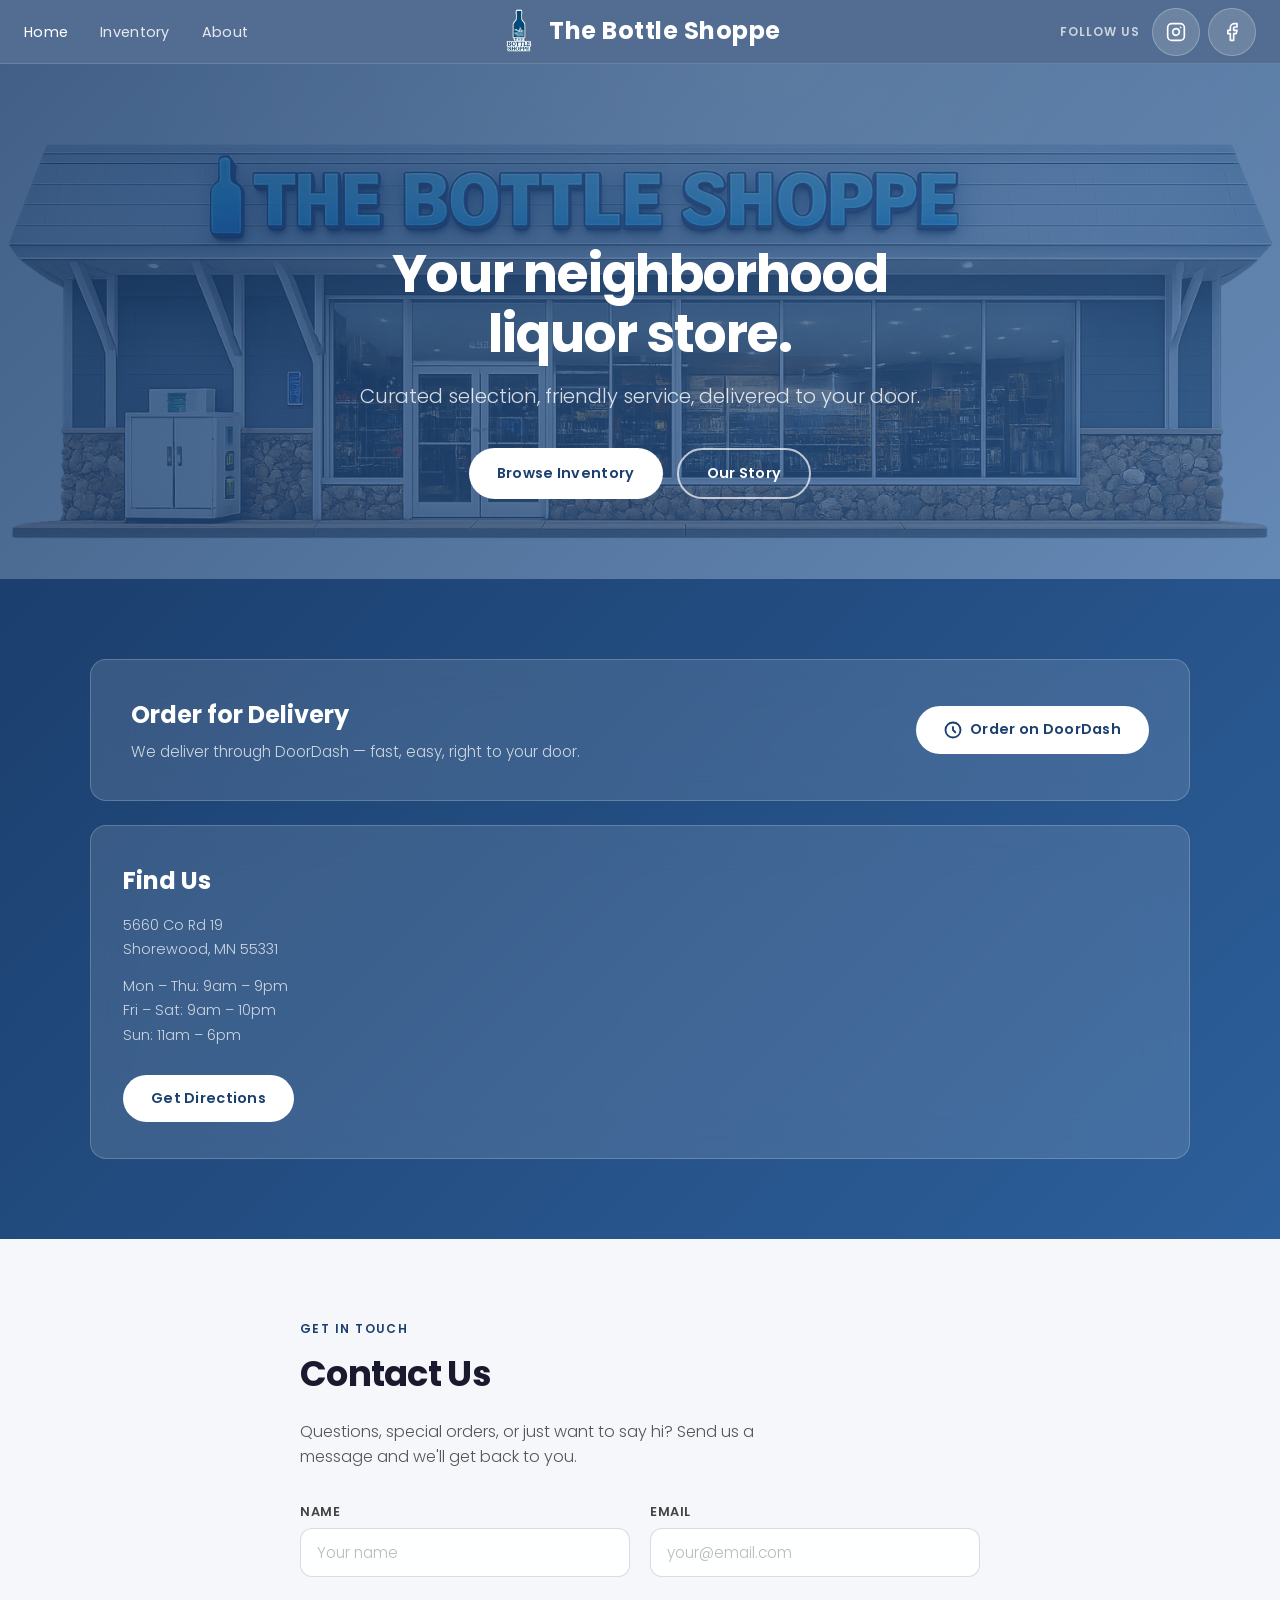
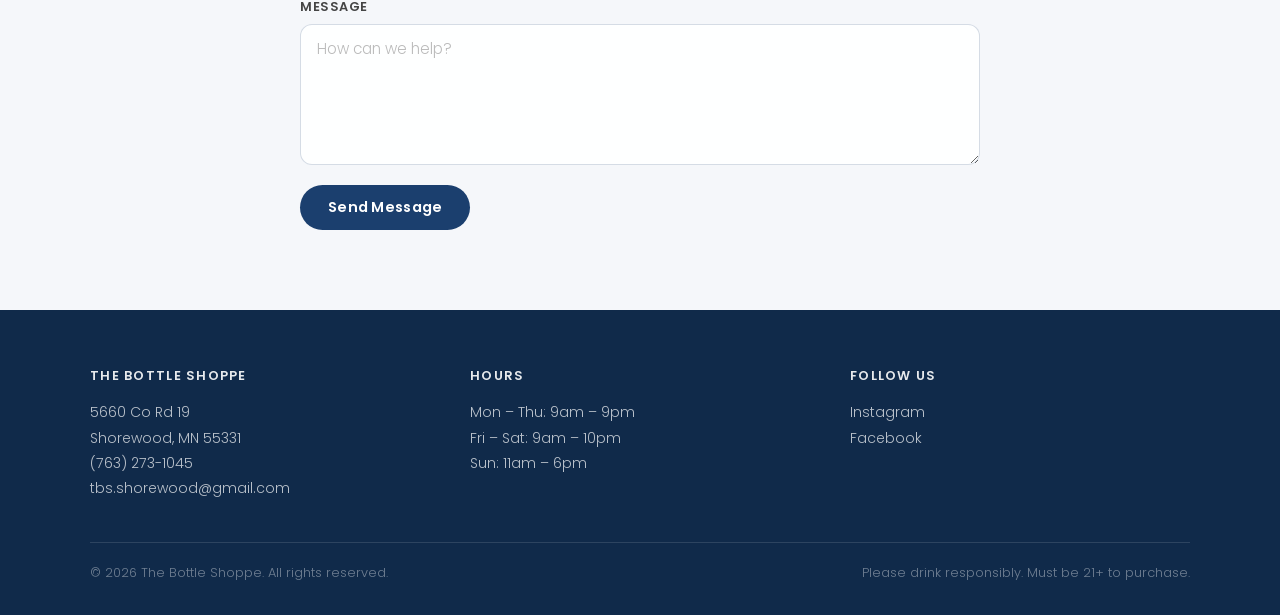
==== commit 4d35cbd2: "Add 'Follow Us' nav label and 'Find Us' map tile - Add 'Follow Us' label before social icons in nav " ====
--- a/index.html
+++ b/index.html
@@ -23,6 +23,7 @@
       <span class="nav-title">The Bottle Shoppe</span>
     </a>
     <div class="nav-social">
+      <span class="nav-social-label">Follow Us</span>
       <a href="https://www.instagram.com/tbs.shorewood/" class="icon-btn" target="_blank" rel="noopener" aria-label="Instagram">
         <svg width="20" height="20" viewBox="0 0 24 24" fill="none" stroke="currentColor" stroke-width="2" stroke-linecap="round" stroke-linejoin="round">
           <rect x="2" y="2" width="20" height="20" rx="5" ry="5"/>
@@ -73,33 +74,33 @@
           </div>
         </div>
 
-        <!-- ── Social / Map Icons ── -->
-        <div class="social-row">
-          <span style="color:rgba(255,255,255,0.6); font-size:0.85rem; font-weight:400;">Find us:</span>
-
-          <!-- Google Maps — replace [MAPS_URL] with your Google Maps link -->
-          <a href="https://www.google.com/maps/place/The+Bottle+Shoppe/@44.9011244,-93.5923274,17z/data=!3m1!4b1!4m6!3m5!1s0x87f60367f8fd0745:0x949a5ee95f231d9f!8m2!3d44.9011206!4d-93.5897525!16s%2Fg%2F11ymnhgc1g?entry=ttu&g_ep=EgoyMDI2MDMxMS4wIKXMDSoASAFQAw%3D%3D" class="icon-btn" target="_blank" rel="noopener" aria-label="Google Maps">
-            <svg width="20" height="20" viewBox="0 0 24 24" fill="none" stroke="currentColor" stroke-width="2" stroke-linecap="round" stroke-linejoin="round">
-              <path d="M21 10c0 7-9 13-9 13s-9-6-9-13a9 9 0 0 1 18 0z"/>
-              <circle cx="12" cy="10" r="3"/>
-            </svg>
-          </a>
-
-          <!-- Instagram — replace https://www.instagram.com/tbs.shorewood/ with your Instagram profile URL -->
-          <a href="https://www.instagram.com/tbs.shorewood/" class="icon-btn" target="_blank" rel="noopener" aria-label="Instagram">
-            <svg width="20" height="20" viewBox="0 0 24 24" fill="none" stroke="currentColor" stroke-width="2" stroke-linecap="round" stroke-linejoin="round">
-              <rect x="2" y="2" width="20" height="20" rx="5" ry="5"/>
-              <path d="M16 11.37A4 4 0 1 1 12.63 8 4 4 0 0 1 16 11.37z"/>
-              <line x1="17.5" y1="6.5" x2="17.51" y2="6.5"/>
-            </svg>
-          </a>
-
-          <!-- Facebook — replace https://www.facebook.com/share/1CgVBMx9sU/ with your Facebook page URL -->
-          <a href="https://www.facebook.com/share/1CgVBMx9sU/" class="icon-btn" target="_blank" rel="noopener" aria-label="Facebook">
-            <svg width="20" height="20" viewBox="0 0 24 24" fill="none" stroke="currentColor" stroke-width="2" stroke-linecap="round" stroke-linejoin="round">
-              <path d="M18 2h-3a5 5 0 0 0-5 5v3H7v4h3v8h4v-8h3l1-4h-4V7a1 1 0 0 1 1-1h3z"/>
-            </svg>
-          </a>
+        <!-- ── Find Us Card ── -->
+        <div class="find-us-card">
+          <div class="find-us-info">
+            <h2>Find Us</h2>
+            <address>
+              5660 Co Rd 19<br>
+              Shorewood, MN 55331
+            </address>
+            <p>
+              Mon – Thu: 9am – 9pm<br>
+              Fri – Sat: 9am – 10pm<br>
+              Sun: 11am – 6pm
+            </p>
+            <a href="https://www.google.com/maps/place/The+Bottle+Shoppe/@44.9011244,-93.5923274,17z/data=!3m1!4b1!4m6!3m5!1s0x87f60367f8fd0745:0x949a5ee95f231d9f!8m2!3d44.9011206!4d-93.5897525!16s%2Fg%2F11ymnhgc1g?entry=ttu&g_ep=EgoyMDI2MDMxMS4wIKXMDSoASAFQAw%3D%3D"
+               class="btn btn-primary" target="_blank" rel="noopener" style="margin-top:16px;">
+              Get Directions
+            </a>
+          </div>
+          <div class="find-us-map">
+            <iframe
+              src="https://maps.google.com/maps?q=44.9011206,-93.5897525&z=15&output=embed"
+              width="100%" height="100%"
+              style="border:0;" allowfullscreen="" loading="lazy"
+              referrerpolicy="no-referrer-when-downgrade"
+              title="The Bottle Shoppe location">
+            </iframe>
+          </div>
         </div>
       </div>
     </section>
--- a/style.css
+++ b/style.css
@@ -113,6 +113,15 @@
   gap: 8px;
 }
 
+.nav-social-label {
+  font-size: 0.75rem;
+  font-weight: 600;
+  letter-spacing: 0.08em;
+  text-transform: uppercase;
+  color: rgba(255, 255, 255, 0.7);
+  margin-right: 4px;
+}
+
 .nav-links a {
   color: rgba(255, 255, 255, 0.85);
   font-weight: 400;
@@ -368,6 +377,60 @@
   margin-top: 32px;
 }
 
+/* ── Find Us Card ── */
+.find-us-card {
+  background: var(--glass-bg);
+  backdrop-filter: var(--glass-blur);
+  -webkit-backdrop-filter: var(--glass-blur);
+  border: 1px solid var(--glass-border);
+  border-radius: var(--card-radius);
+  margin-top: 24px;
+  display: flex;
+  gap: 32px;
+  overflow: hidden;
+  min-height: 280px;
+}
+
+.find-us-info {
+  padding: 36px 32px;
+  flex: 0 0 auto;
+  display: flex;
+  flex-direction: column;
+  gap: 12px;
+}
+
+.find-us-info h2 {
+  font-weight: 700;
+  font-size: 1.5rem;
+  color: var(--white);
+}
+
+.find-us-info address,
+.find-us-info p {
+  font-style: normal;
+  font-weight: 300;
+  font-size: 0.9rem;
+  color: rgba(255, 255, 255, 0.75);
+  line-height: 1.7;
+}
+
+.find-us-map {
+  flex: 1;
+  min-height: 280px;
+}
+
+.find-us-map iframe {
+  width: 100%;
+  height: 100%;
+  display: block;
+  border: 0;
+}
+
+@media (max-width: 600px) {
+  .find-us-card { flex-direction: column; }
+  .find-us-map  { min-height: 220px; }
+}
+
 /* ── Search Bar ── */
 .search-wrap {
   position: relative;
@@ -783,4 +846,5 @@
 @media (max-width: 480px) {
   .nav-title { display: none; }
   .nav-social .icon-btn { width: 36px; height: 36px; }
-}
+  .nav-social-label { display: none; }
+}
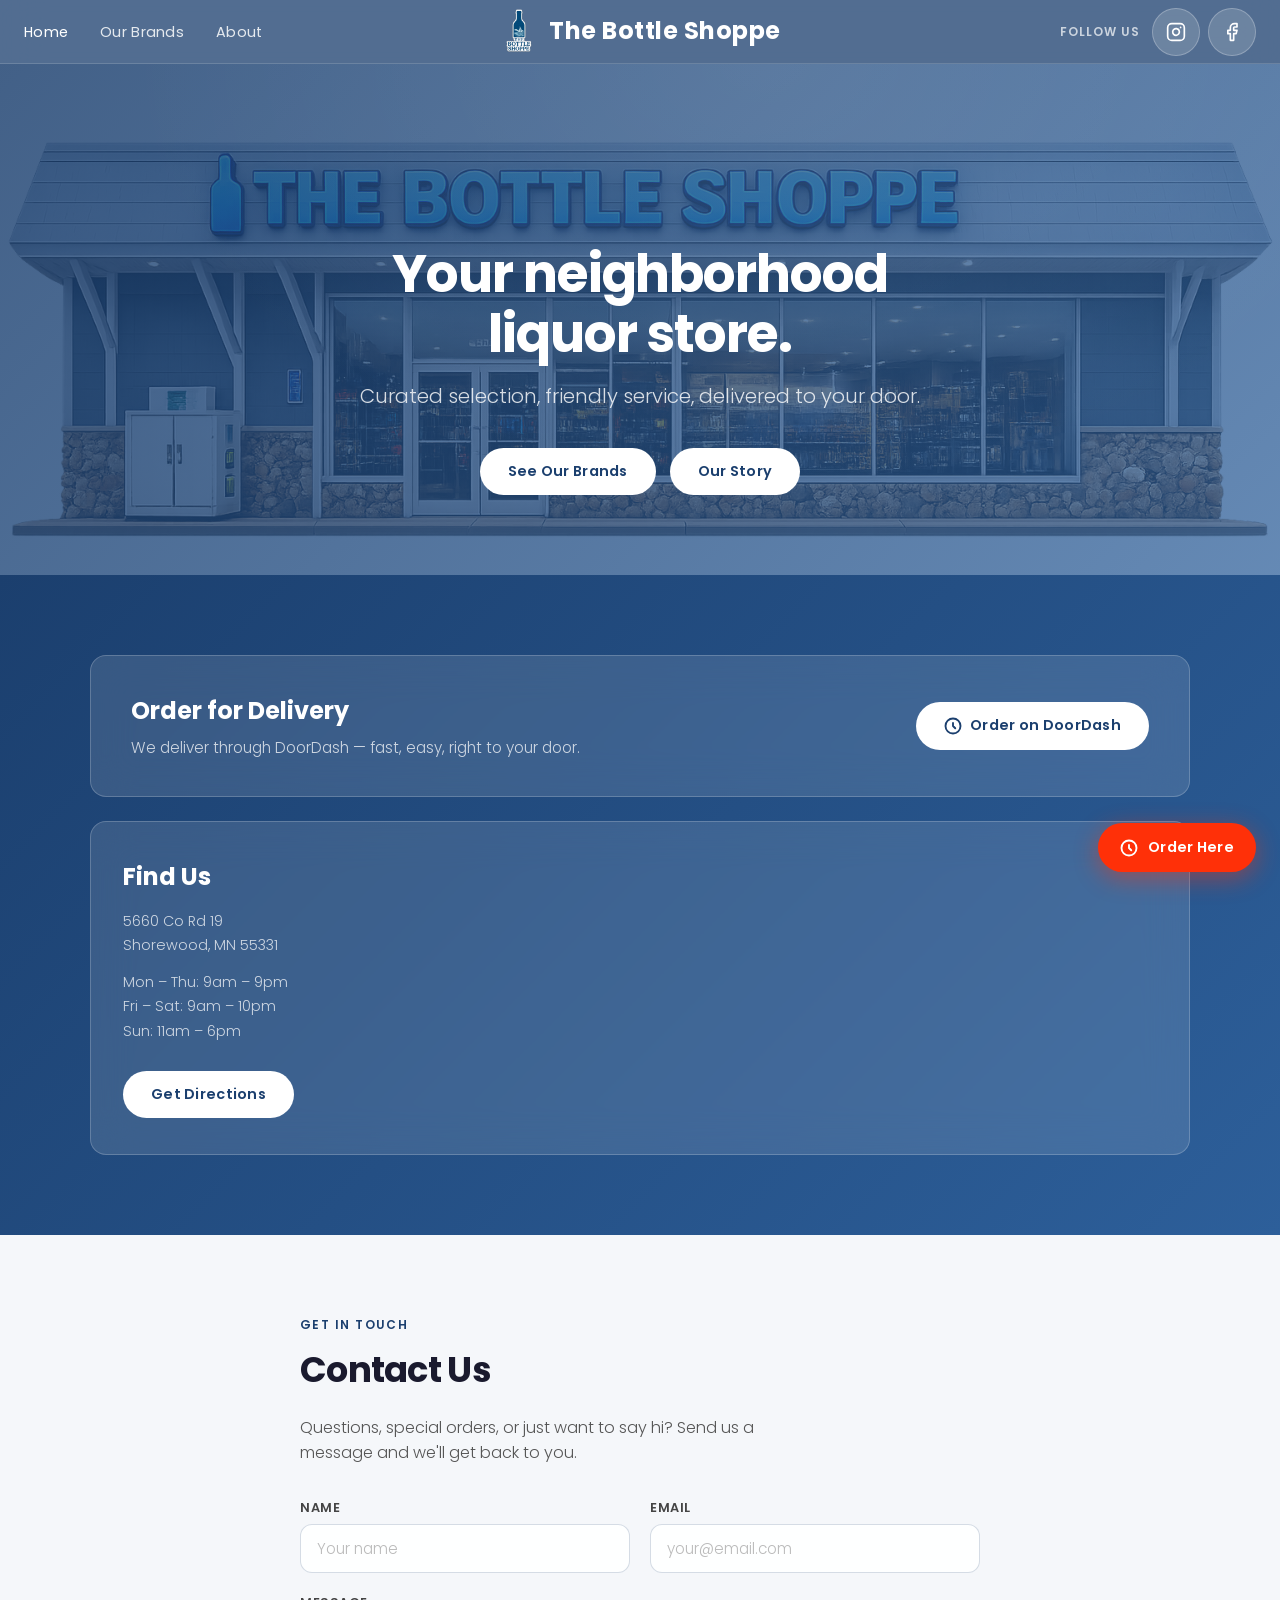
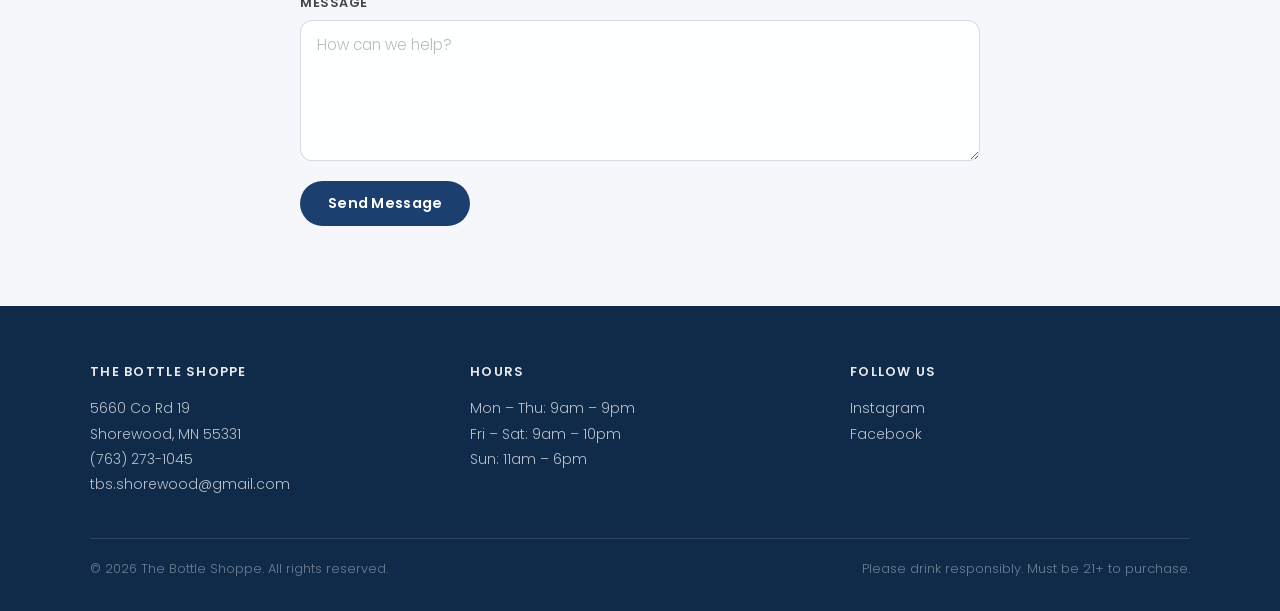
==== commit 918e6660: "Make hero buttons uniform: both white on homepage, both outline on inventory - index.html: hero butt" ====
--- a/index.html
+++ b/index.html
@@ -15,7 +15,7 @@
   <nav class="nav">
     <ul class="nav-links">
       <li><a href="index.html" class="active">Home</a></li>
-      <li><a href="inventory.html">Inventory</a></li>
+      <li><a href="brands.html">Our Brands</a></li>
       <li><a href="about.html">About</a></li>
     </ul>
     <a href="index.html" class="nav-brand">
@@ -47,8 +47,8 @@
         <h1 class="hero-headline">Your neighborhood<br>liquor store.</h1>
         <p class="hero-tagline">Curated selection, friendly service, delivered to your door.</p>
         <div style="display:flex; gap:14px; justify-content:center; flex-wrap:wrap;">
-          <a href="inventory.html" class="btn btn-primary">Browse Inventory</a>
-          <a href="about.html" class="btn btn-outline">Our Story</a>
+          <a href="brands.html" class="btn btn-primary">See Our Brands</a>
+          <a href="about.html" class="btn btn-primary">Our Story</a>
         </div>
       </div>
     </section>
@@ -181,6 +181,42 @@
     </div>
   </footer>
 
+  <!-- ── Floating Order Widget ── -->
+  <div class="order-widget" id="orderWidget">
+    <div class="order-widget-popup" id="orderPopup" role="dialog" aria-modal="true" aria-label="Order on DoorDash">
+      <div class="order-widget-popup-top">
+        <p class="order-widget-popup-headline">Get it delivered tonight</p>
+        <button class="order-widget-close" id="orderClose" aria-label="Close">
+          <svg width="18" height="18" viewBox="0 0 24 24" fill="none" stroke="currentColor" stroke-width="2.5" stroke-linecap="round" stroke-linejoin="round">
+            <line x1="18" y1="6" x2="6" y2="18"/><line x1="6" y1="6" x2="18" y2="18"/>
+          </svg>
+        </button>
+      </div>
+      <p class="order-widget-popup-copy">Order from The Bottle Shoppe on DoorDash — fast delivery right to your door.</p>
+      <a href="https://www.doordash.com/convenience/store/the-bottle-shoppe-excelsior-37431785/?utm_campaign=gpa"
+         class="order-widget-doordash-btn" target="_blank" rel="noopener">
+        Order on DoorDash &rarr;
+      </a>
+    </div>
+    <button class="order-widget-btn" id="orderTrigger" aria-haspopup="dialog" aria-expanded="false">
+      <svg width="18" height="18" viewBox="0 0 24 24" fill="none" stroke="currentColor" stroke-width="2.5" stroke-linecap="round" stroke-linejoin="round" aria-hidden="true">
+        <circle cx="12" cy="12" r="10"/><path d="M12 8v4l3 3"/>
+      </svg>
+      Order Here
+    </button>
+  </div>
+  <script>
+    (function(){
+      var trigger=document.getElementById('orderTrigger'),popup=document.getElementById('orderPopup'),closeBtn=document.getElementById('orderClose');
+      if(!trigger||!popup)return;
+      function open(){popup.classList.add('is-open');trigger.setAttribute('aria-expanded','true');}
+      function close(){popup.classList.remove('is-open');trigger.setAttribute('aria-expanded','false');}
+      trigger.addEventListener('click',function(){popup.classList.contains('is-open')?close():open();});
+      closeBtn.addEventListener('click',close);
+      document.addEventListener('click',function(e){if(!document.getElementById('orderWidget').contains(e.target))close();});
+      document.addEventListener('keydown',function(e){if(e.key==='Escape')close();});
+    })();
+  </script>
   <script>
     // Formspree AJAX submit — keeps user on page with success message
     const form = document.getElementById('contact-form');
--- a/style.css
+++ b/style.css
@@ -848,3 +848,56 @@
   .nav-social .icon-btn { width: 36px; height: 36px; }
   .nav-social-label { display: none; }
 }
+
+/* ── Brands Page Header ── */
+.brands-header {
+  background:
+    linear-gradient(135deg, rgba(27,63,110,0.88) 0%, rgba(45,95,154,0.78) 100%),
+    url('images/storefront.png') center / cover no-repeat;
+  padding: calc(var(--section-pad) + 80px) 24px var(--section-pad);
+  text-align: center;
+  color: var(--white);
+}
+.brands-header-inner { max-width: 680px; margin: 0 auto; animation: heroFadeIn 0.8s ease both; }
+.brands-header h1 { font-weight: 700; font-size: clamp(2rem,5vw,3.25rem); line-height: 1.15; letter-spacing: -0.02em; margin-bottom: 16px; }
+.brands-header p { font-weight: 300; font-size: clamp(1rem,2.5vw,1.2rem); color: rgba(255,255,255,0.82); }
+
+/* ── Brand Category ── */
+.brands-category { margin-bottom: 64px; }
+.brands-category:last-child { margin-bottom: 0; }
+.brands-category-header { display: flex; align-items: center; gap: 16px; margin-bottom: 28px; }
+.brands-category-title { font-weight: 700; font-size: 1.25rem; letter-spacing: -0.01em; color: #1a1a2e; white-space: nowrap; }
+.brands-category-rule { flex: 1; height: 2px; background: rgba(27,63,110,0.1); border-radius: 2px; }
+.brands-category-count { font-size: 0.75rem; font-weight: 600; letter-spacing: 0.08em; text-transform: uppercase; color: var(--blue); background: rgba(27,63,110,0.08); padding: 4px 10px; border-radius: 20px; white-space: nowrap; }
+
+/* ── Brand Grid ── */
+.brand-grid { display: grid; grid-template-columns: repeat(4,1fr); gap: 20px; }
+@media (max-width: 900px) { .brand-grid { grid-template-columns: repeat(3,1fr); } }
+@media (max-width: 600px) { .brand-grid { grid-template-columns: repeat(2,1fr); gap: 14px; } }
+
+/* ── Brand Card ── */
+.brand-card { background: rgba(255,255,255,0.95); border: 1px solid rgba(27,63,110,0.09); border-radius: var(--card-radius); padding: 20px 16px 16px; display: flex; flex-direction: column; align-items: center; gap: 12px; transition: var(--transition); }
+.brand-card:hover { transform: translateY(-3px); box-shadow: 0 10px 32px rgba(27,63,110,0.12); border-color: rgba(27,63,110,0.18); }
+.brand-logo-wrap { width: 80px; height: 80px; display: flex; align-items: center; justify-content: center; }
+.brand-logo-wrap img { width: 80px; height: 80px; object-fit: contain; border-radius: 12px; }
+.brand-logo-fallback { display: none; width: 80px; height: 80px; background: linear-gradient(135deg,var(--blue) 0%,var(--blue-light) 100%); border-radius: 12px; align-items: center; justify-content: center; font-size: 1.4rem; font-weight: 700; color: var(--white); text-align: center; padding: 8px; }
+.brand-name { font-weight: 600; font-size: 0.8rem; color: #1a1a2e; text-align: center; line-height: 1.3; }
+
+/* ── Floating Order Widget ── */
+.order-widget { position: fixed; bottom: 28px; right: 24px; z-index: 1000; display: flex; flex-direction: column; align-items: flex-end; gap: 12px; }
+.order-widget-btn { display: inline-flex; align-items: center; gap: 10px; padding: 14px 22px; background: #FF3008; color: #fff; border: none; border-radius: var(--pill-radius); font-family: 'Poppins',sans-serif; font-weight: 600; font-size: 0.9rem; letter-spacing: 0.02em; cursor: pointer; box-shadow: 0 6px 24px rgba(255,48,8,0.45); transition: transform 0.2s ease, box-shadow 0.2s ease; white-space: nowrap; }
+.order-widget-btn:hover { transform: scale(1.05); box-shadow: 0 10px 32px rgba(255,48,8,0.55); }
+.order-widget-popup { background: var(--white); border-radius: var(--card-radius); padding: 24px; width: 280px; box-shadow: 0 20px 60px rgba(27,63,110,0.2),0 4px 16px rgba(0,0,0,0.08); border: 1px solid rgba(27,63,110,0.08); opacity: 0; transform: translateY(12px) scale(0.97); pointer-events: none; transition: opacity 0.22s ease, transform 0.22s ease; }
+.order-widget-popup.is-open { opacity: 1; transform: translateY(0) scale(1); pointer-events: auto; }
+.order-widget-popup-top { display: flex; justify-content: space-between; align-items: flex-start; margin-bottom: 10px; }
+.order-widget-popup-headline { font-weight: 700; font-size: 1rem; color: #1a1a2e; line-height: 1.3; padding-right: 8px; }
+.order-widget-close { background: none; border: none; cursor: pointer; color: #aaa; padding: 2px; line-height: 1; flex-shrink: 0; transition: color 0.15s ease; }
+.order-widget-close:hover { color: #555; }
+.order-widget-popup-copy { font-size: 0.85rem; font-weight: 300; color: #666; line-height: 1.6; margin-bottom: 18px; }
+.order-widget-doordash-btn { display: flex; align-items: center; justify-content: center; gap: 8px; width: 100%; padding: 13px 20px; background: #FF3008; color: #fff; border: none; border-radius: var(--pill-radius); font-family: 'Poppins',sans-serif; font-weight: 600; font-size: 0.9rem; cursor: pointer; text-decoration: none; transition: background 0.2s ease, transform 0.2s ease; }
+.order-widget-doordash-btn:hover { background: #e02b07; transform: scale(1.02); }
+@media (max-width: 480px) {
+  .order-widget { bottom: 20px; right: 16px; }
+  .order-widget-popup { width: calc(100vw - 32px); max-width: 320px; }
+  .order-widget-btn { padding: 13px 18px; font-size: 0.85rem; }
+}
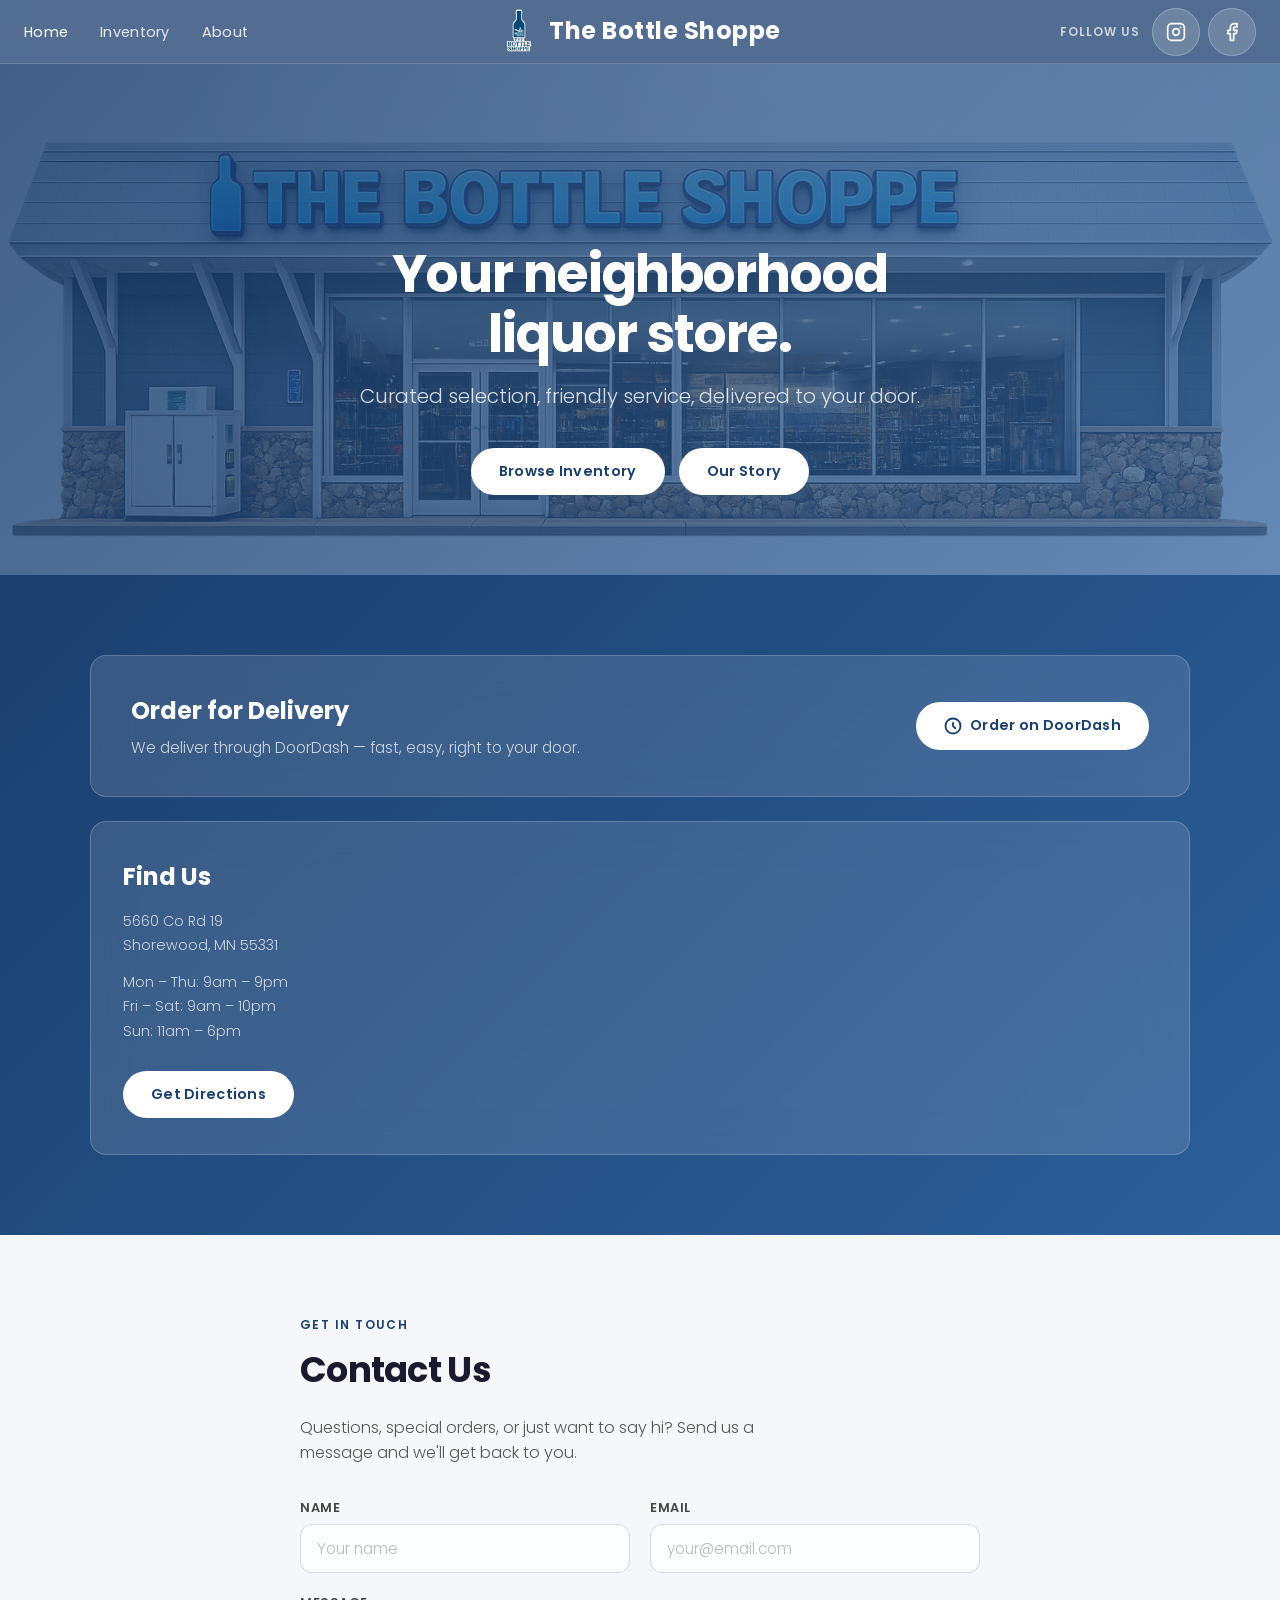
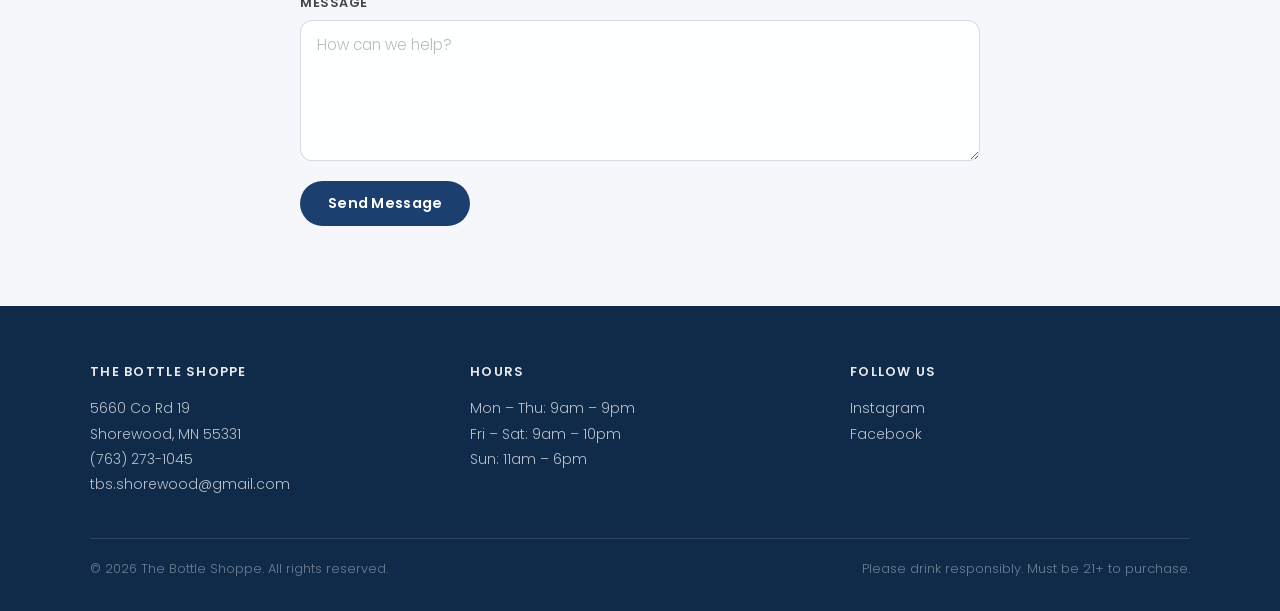
==== commit 2b78b1c5: "Revert brands page nav/links and order widget; keep button colors - Restore "Inventory" nav link acr" ====
--- a/index.html
+++ b/index.html
@@ -15,7 +15,7 @@
   <nav class="nav">
     <ul class="nav-links">
       <li><a href="index.html" class="active">Home</a></li>
-      <li><a href="brands.html">Our Brands</a></li>
+      <li><a href="inventory.html">Inventory</a></li>
       <li><a href="about.html">About</a></li>
     </ul>
     <a href="index.html" class="nav-brand">
@@ -47,7 +47,7 @@
         <h1 class="hero-headline">Your neighborhood<br>liquor store.</h1>
         <p class="hero-tagline">Curated selection, friendly service, delivered to your door.</p>
         <div style="display:flex; gap:14px; justify-content:center; flex-wrap:wrap;">
-          <a href="brands.html" class="btn btn-primary">See Our Brands</a>
+          <a href="inventory.html" class="btn btn-primary">Browse Inventory</a>
           <a href="about.html" class="btn btn-primary">Our Story</a>
         </div>
       </div>
@@ -180,43 +180,6 @@
       <p>Please drink responsibly. Must be 21+ to purchase.</p>
     </div>
   </footer>
-
-  <!-- ── Floating Order Widget ── -->
-  <div class="order-widget" id="orderWidget">
-    <div class="order-widget-popup" id="orderPopup" role="dialog" aria-modal="true" aria-label="Order on DoorDash">
-      <div class="order-widget-popup-top">
-        <p class="order-widget-popup-headline">Get it delivered tonight</p>
-        <button class="order-widget-close" id="orderClose" aria-label="Close">
-          <svg width="18" height="18" viewBox="0 0 24 24" fill="none" stroke="currentColor" stroke-width="2.5" stroke-linecap="round" stroke-linejoin="round">
-            <line x1="18" y1="6" x2="6" y2="18"/><line x1="6" y1="6" x2="18" y2="18"/>
-          </svg>
-        </button>
-      </div>
-      <p class="order-widget-popup-copy">Order from The Bottle Shoppe on DoorDash — fast delivery right to your door.</p>
-      <a href="https://www.doordash.com/convenience/store/the-bottle-shoppe-excelsior-37431785/?utm_campaign=gpa"
-         class="order-widget-doordash-btn" target="_blank" rel="noopener">
-        Order on DoorDash &rarr;
-      </a>
-    </div>
-    <button class="order-widget-btn" id="orderTrigger" aria-haspopup="dialog" aria-expanded="false">
-      <svg width="18" height="18" viewBox="0 0 24 24" fill="none" stroke="currentColor" stroke-width="2.5" stroke-linecap="round" stroke-linejoin="round" aria-hidden="true">
-        <circle cx="12" cy="12" r="10"/><path d="M12 8v4l3 3"/>
-      </svg>
-      Order Here
-    </button>
-  </div>
-  <script>
-    (function(){
-      var trigger=document.getElementById('orderTrigger'),popup=document.getElementById('orderPopup'),closeBtn=document.getElementById('orderClose');
-      if(!trigger||!popup)return;
-      function open(){popup.classList.add('is-open');trigger.setAttribute('aria-expanded','true');}
-      function close(){popup.classList.remove('is-open');trigger.setAttribute('aria-expanded','false');}
-      trigger.addEventListener('click',function(){popup.classList.contains('is-open')?close():open();});
-      closeBtn.addEventListener('click',close);
-      document.addEventListener('click',function(e){if(!document.getElementById('orderWidget').contains(e.target))close();});
-      document.addEventListener('keydown',function(e){if(e.key==='Escape')close();});
-    })();
-  </script>
   <script>
     // Formspree AJAX submit — keeps user on page with success message
     const form = document.getElementById('contact-form');
--- a/style.css
+++ b/style.css
@@ -848,56 +848,3 @@
   .nav-social .icon-btn { width: 36px; height: 36px; }
   .nav-social-label { display: none; }
 }
-
-/* ── Brands Page Header ── */
-.brands-header {
-  background:
-    linear-gradient(135deg, rgba(27,63,110,0.88) 0%, rgba(45,95,154,0.78) 100%),
-    url('images/storefront.png') center / cover no-repeat;
-  padding: calc(var(--section-pad) + 80px) 24px var(--section-pad);
-  text-align: center;
-  color: var(--white);
-}
-.brands-header-inner { max-width: 680px; margin: 0 auto; animation: heroFadeIn 0.8s ease both; }
-.brands-header h1 { font-weight: 700; font-size: clamp(2rem,5vw,3.25rem); line-height: 1.15; letter-spacing: -0.02em; margin-bottom: 16px; }
-.brands-header p { font-weight: 300; font-size: clamp(1rem,2.5vw,1.2rem); color: rgba(255,255,255,0.82); }
-
-/* ── Brand Category ── */
-.brands-category { margin-bottom: 64px; }
-.brands-category:last-child { margin-bottom: 0; }
-.brands-category-header { display: flex; align-items: center; gap: 16px; margin-bottom: 28px; }
-.brands-category-title { font-weight: 700; font-size: 1.25rem; letter-spacing: -0.01em; color: #1a1a2e; white-space: nowrap; }
-.brands-category-rule { flex: 1; height: 2px; background: rgba(27,63,110,0.1); border-radius: 2px; }
-.brands-category-count { font-size: 0.75rem; font-weight: 600; letter-spacing: 0.08em; text-transform: uppercase; color: var(--blue); background: rgba(27,63,110,0.08); padding: 4px 10px; border-radius: 20px; white-space: nowrap; }
-
-/* ── Brand Grid ── */
-.brand-grid { display: grid; grid-template-columns: repeat(4,1fr); gap: 20px; }
-@media (max-width: 900px) { .brand-grid { grid-template-columns: repeat(3,1fr); } }
-@media (max-width: 600px) { .brand-grid { grid-template-columns: repeat(2,1fr); gap: 14px; } }
-
-/* ── Brand Card ── */
-.brand-card { background: rgba(255,255,255,0.95); border: 1px solid rgba(27,63,110,0.09); border-radius: var(--card-radius); padding: 20px 16px 16px; display: flex; flex-direction: column; align-items: center; gap: 12px; transition: var(--transition); }
-.brand-card:hover { transform: translateY(-3px); box-shadow: 0 10px 32px rgba(27,63,110,0.12); border-color: rgba(27,63,110,0.18); }
-.brand-logo-wrap { width: 80px; height: 80px; display: flex; align-items: center; justify-content: center; }
-.brand-logo-wrap img { width: 80px; height: 80px; object-fit: contain; border-radius: 12px; }
-.brand-logo-fallback { display: none; width: 80px; height: 80px; background: linear-gradient(135deg,var(--blue) 0%,var(--blue-light) 100%); border-radius: 12px; align-items: center; justify-content: center; font-size: 1.4rem; font-weight: 700; color: var(--white); text-align: center; padding: 8px; }
-.brand-name { font-weight: 600; font-size: 0.8rem; color: #1a1a2e; text-align: center; line-height: 1.3; }
-
-/* ── Floating Order Widget ── */
-.order-widget { position: fixed; bottom: 28px; right: 24px; z-index: 1000; display: flex; flex-direction: column; align-items: flex-end; gap: 12px; }
-.order-widget-btn { display: inline-flex; align-items: center; gap: 10px; padding: 14px 22px; background: #FF3008; color: #fff; border: none; border-radius: var(--pill-radius); font-family: 'Poppins',sans-serif; font-weight: 600; font-size: 0.9rem; letter-spacing: 0.02em; cursor: pointer; box-shadow: 0 6px 24px rgba(255,48,8,0.45); transition: transform 0.2s ease, box-shadow 0.2s ease; white-space: nowrap; }
-.order-widget-btn:hover { transform: scale(1.05); box-shadow: 0 10px 32px rgba(255,48,8,0.55); }
-.order-widget-popup { background: var(--white); border-radius: var(--card-radius); padding: 24px; width: 280px; box-shadow: 0 20px 60px rgba(27,63,110,0.2),0 4px 16px rgba(0,0,0,0.08); border: 1px solid rgba(27,63,110,0.08); opacity: 0; transform: translateY(12px) scale(0.97); pointer-events: none; transition: opacity 0.22s ease, transform 0.22s ease; }
-.order-widget-popup.is-open { opacity: 1; transform: translateY(0) scale(1); pointer-events: auto; }
-.order-widget-popup-top { display: flex; justify-content: space-between; align-items: flex-start; margin-bottom: 10px; }
-.order-widget-popup-headline { font-weight: 700; font-size: 1rem; color: #1a1a2e; line-height: 1.3; padding-right: 8px; }
-.order-widget-close { background: none; border: none; cursor: pointer; color: #aaa; padding: 2px; line-height: 1; flex-shrink: 0; transition: color 0.15s ease; }
-.order-widget-close:hover { color: #555; }
-.order-widget-popup-copy { font-size: 0.85rem; font-weight: 300; color: #666; line-height: 1.6; margin-bottom: 18px; }
-.order-widget-doordash-btn { display: flex; align-items: center; justify-content: center; gap: 8px; width: 100%; padding: 13px 20px; background: #FF3008; color: #fff; border: none; border-radius: var(--pill-radius); font-family: 'Poppins',sans-serif; font-weight: 600; font-size: 0.9rem; cursor: pointer; text-decoration: none; transition: background 0.2s ease, transform 0.2s ease; }
-.order-widget-doordash-btn:hover { background: #e02b07; transform: scale(1.02); }
-@media (max-width: 480px) {
-  .order-widget { bottom: 20px; right: 16px; }
-  .order-widget-popup { width: calc(100vw - 32px); max-width: 320px; }
-  .order-widget-btn { padding: 13px 18px; font-size: 0.85rem; }
-}
